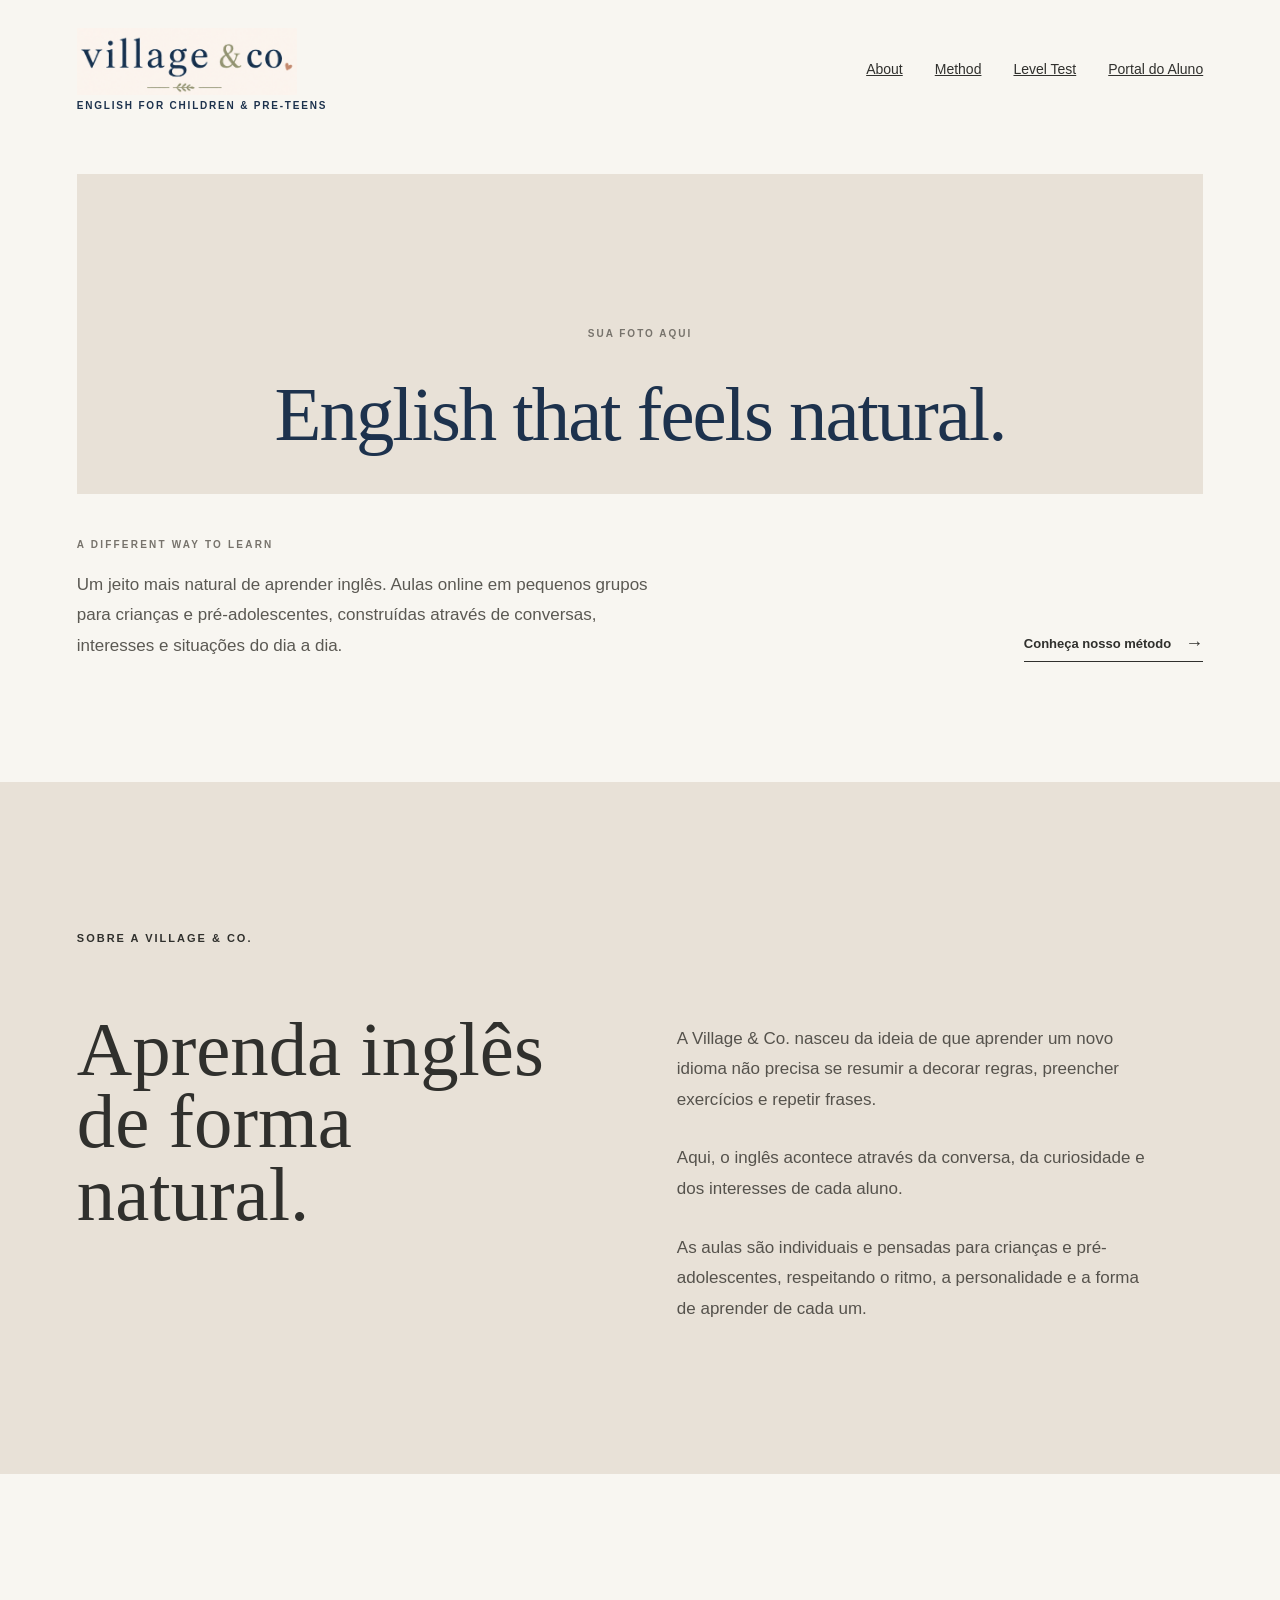
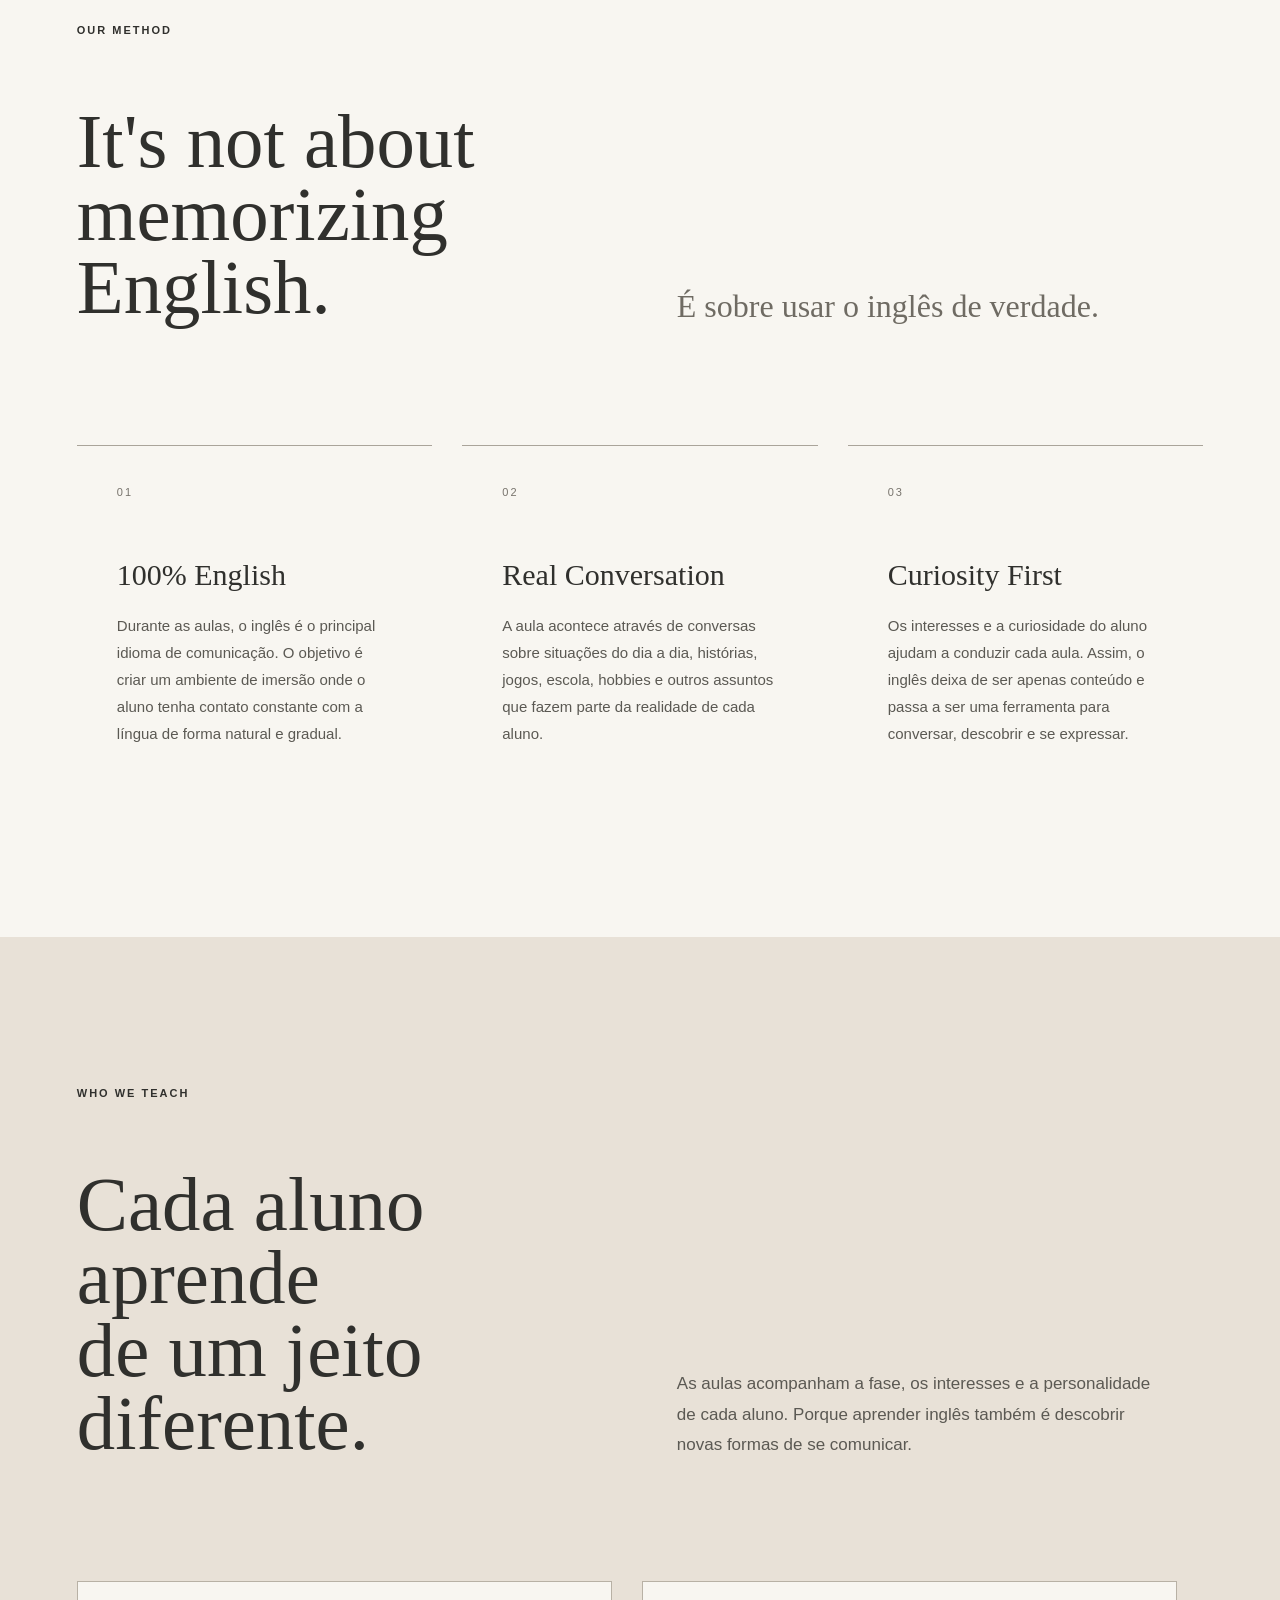
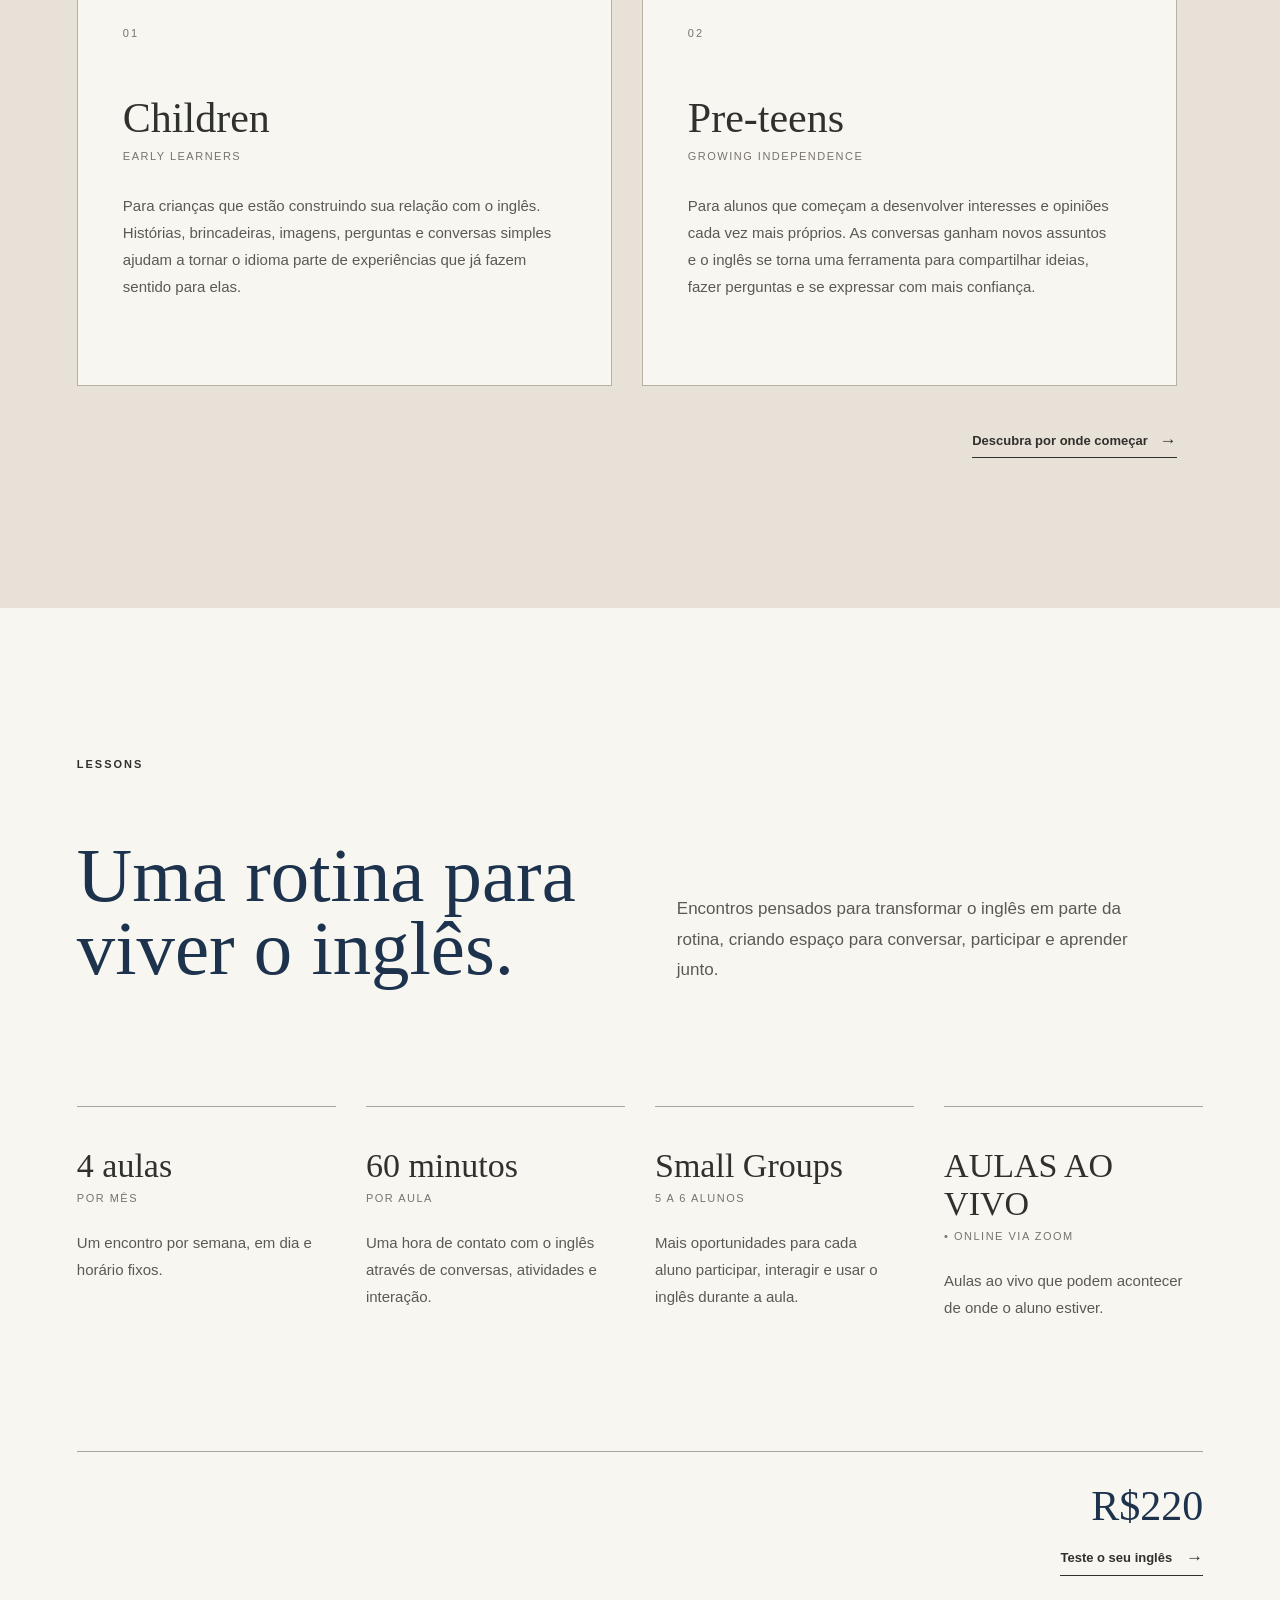
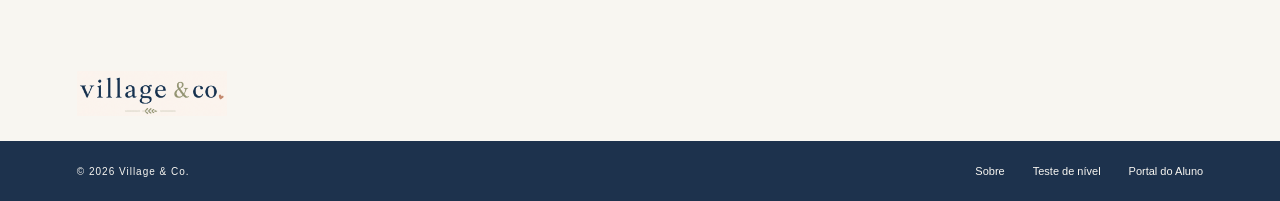
==== index.html @ 0f128e48 "new update - home" ====
<!DOCTYPE html>
<html lang="PT-BR">

<head>

    <meta charset="UTF-8">
    <meta name="viewport" content="width=device-width, initial-scale=1.0">

    <title>village & co.</title>

    <link rel="stylesheet" href="style.css">

</head>


<body>

    <!-- Navigation -->
    <header class="navbar">

        <div class="brand">
        
            <div class="mini-image">

    <img
        src="images/mini-logo.png"
        alt="mini-village & Co."
        class="mini-logo"
    >

</div>

          <span href="#" class="sub-logo">
            ENGLISH FOR CHILDREN & PRE-TEENS
          </span>
        </div> 

        <nav class="nav-links">

            <a href="about.html">About</a>

            <a href="#method">Method</a>

            <a href="level-test.html">Level Test</a>

            <a href="#student-login">Portal do Aluno</a>

        </nav>

    </header>


    <!-- Main Content -->
    <main>


<!-- Hero -->
<section class="corpo">

    <!-- Cover -->
    <div class="hero-cover">

        <div class="hero-placeholder">
            SUA FOTO AQUI
        </div>

        <h1 class="hero-cover-title">
            English that feels natural.
        </h1>

    </div>


    <!-- Hero Information -->
    <div class="hero-info">

        <div>

            <p class="hero-label">
                A DIFFERENT WAY TO LEARN
            </p>

            <p class="hero-description">
                Um jeito mais natural de aprender inglês.
                Aulas online em pequenos grupos para crianças e
                pré-adolescentes, construídas através de conversas,
                interesses e situações do dia a dia.
            </p>

        </div>

        <a href="#method" class="hero-button">
            Conheça nosso método
            <span>→</span>
        </a>

    </div>

</section>


        <!-- Philosophy -->
<section class="philosophy" id="about">

    <div class="philosophy-label">
        SOBRE A VILLAGE & CO.
    </div>

    <div class="philosophy-content">

        <h2>
            Aprenda inglês<br>
            de forma natural.
        </h2>

        <div class="philosophy-text">

            <p>
                A Village & Co. nasceu da ideia de que aprender um novo
                idioma não precisa se resumir a decorar regras,
                preencher exercícios e repetir frases.
            </p>

            <p>
                Aqui, o inglês acontece através da conversa, da curiosidade
                e dos interesses de cada aluno.
            </p>

            <p>
                As aulas são individuais e pensadas para crianças e
                pré-adolescentes, respeitando o ritmo, a personalidade
                e a forma de aprender de cada um.
            </p>

        </div>

    </div>

</section>

        <!-- Method -->
<section class="metodo" id="method">

    <div class="metodo-label">
        OUR METHOD
    </div>

    <div class="metodo-intro">

        <h2>
            It's not about<br>
            memorizing English.
        </h2>

        <p>
            É sobre usar o inglês de verdade.
        </p>

    </div>

    <div class="metodo-cards">

        <!-- Card 01 -->
        <article class="metodo-card">

            <span class="metodo-number">
                01
            </span>

            <h3>
                100% English
            </h3>

            <p>
                Durante as aulas, o inglês é o principal idioma de comunicação.
                O objetivo é criar um ambiente de imersão onde o aluno tenha
                contato constante com a língua de forma natural e gradual.
            </p>

        </article>

        <!-- Card 02 -->
        <article class="metodo-card">

            <span class="metodo-number">
                02
            </span>

            <h3>
                Real Conversation
            </h3>

            <p>
                A aula acontece através de conversas sobre situações do dia a dia,
                histórias, jogos, escola, hobbies e outros assuntos que fazem
                parte da realidade de cada aluno.
            </p>

        </article>

        <!-- Card 03 -->
        <article class="metodo-card">

            <span class="metodo-number">
                03
            </span>

            <h3>
                Curiosity First
            </h3>

            <p>
                Os interesses e a curiosidade do aluno ajudam a conduzir cada aula.
                Assim, o inglês deixa de ser apenas conteúdo e passa a ser uma
                ferramenta para conversar, descobrir e se expressar.
            </p>

        </article>

    </div>

</section>

<!-- Who We Teach -->
<section class="publico">

    <div class="publico-label">
        WHO WE TEACH
    </div>

    <div class="publico-intro">

        <h2>
            Cada aluno aprende<br>
            de um jeito diferente.
        </h2>

        <p>
            As aulas acompanham a fase, os interesses e a personalidade
            de cada aluno. Porque aprender inglês também é descobrir
            novas formas de se comunicar.
        </p>

    </div>


    <div class="publico-cards">

        <!-- Children -->
        <article class="publico-card">

            <span class="publico-number">
                01
            </span>

            <h3>
                Children
            </h3>

            <p class="publico-age">
                EARLY LEARNERS
            </p>

            <p>
                Para crianças que estão construindo sua relação com o inglês.
                Histórias, brincadeiras, imagens, perguntas e conversas simples
                ajudam a tornar o idioma parte de experiências que já fazem
                sentido para elas.
            </p>

        </article>


        <!-- Pre-teens -->
        <article class="publico-card">

            <span class="publico-number">
                02
            </span>

            <h3>
                Pre-teens
            </h3>

            <p class="publico-age">
                GROWING INDEPENDENCE
            </p>

            <p>
                Para alunos que começam a desenvolver interesses e opiniões
                cada vez mais próprios. As conversas ganham novos assuntos
                e o inglês se torna uma ferramenta para compartilhar ideias,
                fazer perguntas e se expressar com mais confiança.
            </p>

        </article>

    </div>


    <!-- Level Test CTA -->
    <div class="publico-cta">

        <a href="level-test.html" class="publico-link">
            Descubra por onde começar
            <span>→</span>
        </a>

    </div>

</section>

<!-- Lessons -->
<section class="lessons" id="lessons">

    <div class="lessons-label">
        LESSONS
    </div>

    <div class="lessons-intro">

        <h2>
            Uma rotina para<br>
            viver o inglês.
        </h2>

        <p>
        Encontros pensados para transformar o inglês em parte
        da rotina, criando espaço para conversar, participar
        e aprender junto.
        </p>

    </div>


    <div class="lessons-details">

        <!-- Detail 01 -->
        <div class="lesson-detail">

            <h3>
                4 aulas
            </h3>

            <p class="lesson-highlight">
                por mês
            </p>

            <p>
                Um encontro por semana, em dia e horário fixos.
            </p>

        </div>


        <!-- Detail 02 -->
        <div class="lesson-detail">


            <h3>
                60 minutos
            </h3>

            <p class="lesson-highlight">
                por aula
            </p>

            <p>
                Uma hora de contato com o inglês através de
                conversas, atividades e interação.
            </p>

        </div>

        <!-- Detail 03 -->
        <div class="lesson-detail">

            <h3>
                Small Groups
            </h3>

            <p class="lesson-highlight">
                5 A 6 ALUNOS
            </p>

           <p>
                Mais oportunidades para cada aluno participar,
                interagir e usar o inglês durante a aula.
            </p>

        </div>


        <!-- Detail 04 -->
        <div class="lesson-detail">

            <h3>
                AULAS AO VIVO 
            </h3>

            <p class="lesson-highlight">
                • ONLINE VIA ZOOM
            </p>

            <p>
                Aulas ao vivo que podem acontecer de onde
                o aluno estiver.
            </p>

        </div>

    </div>


    <div class="lessons-price">

        <div class="price-content">

            <p class="price">
                R$220
            </p>

            <a href="level-test.html" class="lesson-link">
                Teste o seu inglês
                <span>→</span>
            </a>

        </div>

    </div>


</section>


    </main>


    <!-- JavaScript -->
    <script src="script.js"></script>

<!-- Footer -->
<footer class="footer">

    <div class="footer-logo-area">

        <img
            src="images/mini-logo.png"
            alt="Village & Co."
            class="footer-logo"
        >

    </div>

    <div class="footer-bar">

        <p>
            © 2026 Village & Co.
        </p>

        <nav class="footer-links">
            <a href="about.html">Sobre</a>
            <a href="level-test.html">Teste de nível</a>
            <a href="#student-login">Portal do Aluno</a>
        </nav>

    </div>

</footer>

</body>

</html>
---- style.css ----
/* ==============================
   BASE
================================= */

* {
    margin: 0;
    padding: 0;
    box-sizing: border-box;
}

body {
    background-color: #f8f6f1;
    color: #30302d;
    font-family: Arial, sans-serif;
}


/* ==============================
   NAVIGATION
================================= */

.navbar {
    width: 100%;
    padding: 28px 6%;

    display: flex;
    align-items: center;
    justify-content: space-between;
}

.brand {
    display: flex;
    flex-direction: column;
    align-items: flex-start;
}


.mini-logo {
    width: 220px;
    height: auto;

    display: block;
}


.sub-logo {
    margin-top: 5px;

    font-size: 10px;

    letter-spacing: 1.8px;

    font-weight: 600;

    color: #1D324D;
}

.nav-links {
    display: flex;
    gap: 32px;
}

.nav-links a {
    color: #30302d;

    font-size: 14px;
}

.nav-links a:hover {
    opacity: 0.6;
}


/* ==============================
   HERO
================================= */

.corpo {
    padding: 35px 6% 120px;

    color: #1D324D;
}


/* ==============================
   COVER
================================= */

.hero-cover {
    width: 100%;
    height: clamp(220px, 25vw, 320px);

    position: relative;
    overflow: hidden;

    background-color: #e8e1d7;
}


/* Temporary photo placeholder */

.hero-placeholder {
    width: 100%;
    height: 100%;

    display: flex;
    align-items: center;
    justify-content: center;

    font-size: 10px;
    font-weight: 600;

    letter-spacing: 2px;

    color: #77736c;
}


/* Main cover title */

.hero-cover-title {
    position: absolute;

    left: 50%;
    bottom: 35px;

    transform: translateX(-50%);

    width: 100%;

    padding: 0 40px;

    text-align: center;

    white-space: nowrap;

    font-family: Georgia, serif;

    font-size: clamp(42px, 6vw, 90px);

    font-weight: 400;

    letter-spacing: -2px;

    color: #1D324D;
}


/* ==============================
   HERO INFORMATION
================================= */

.hero-info {
    max-width: 1200px;

    margin-top: 45px;

    display: flex;
    align-items: flex-end;
    justify-content: space-between;

    gap: 80px;
}


.hero-label {
    margin-bottom: 20px;

    font-size: 10px;

    letter-spacing: 2.2px;

    font-weight: 600;

    color: #77736c;
}


.hero-description {
    max-width: 600px;

    font-size: 17px;

    line-height: 1.8;

    color: #5b5953;
}


/* CTA */

.hero-button {
    flex-shrink: 0;

    display: inline-flex;

    align-items: center;

    gap: 14px;

    padding-bottom: 7px;

    color: #30302d;

    text-decoration: none;

    font-size: 13px;

    font-weight: 600;

    border-bottom: 1px solid #30302d;
}


.hero-button span {
    font-size: 18px;
}


.hero-button:hover {
    opacity: 0.6;
}


/* ==============================
   PHILOSOPHY
================================= */

.philosophy {
    padding: 150px 6%;

    background-color: #e8e1d7;
}


.philosophy-label {
    margin-bottom: 70px;

    font-size: 11px;

    letter-spacing: 2px;

    font-weight: 600;
}


.philosophy-content {
    display: grid;

    grid-template-columns: 1fr 1fr;

    gap: 100px;

    max-width: 1100px;
}


.philosophy h2 {
    font-family: Georgia, serif;

    font-size: clamp(48px, 6vw, 82px);

    font-weight: 400;

    line-height: 0.95;
}


.philosophy-text {
    max-width: 480px;

    padding-top: 10px;
}


.philosophy-text p {
    margin-bottom: 28px;

    font-size: 17px;

    line-height: 1.8;

    color: #55524c;
}


.philosophy-text p:last-child {
    margin-bottom: 0;
}

/* ==============================
   METHOD
================================= */

.metodo {
    padding: 150px 6%;
    background-color: #f8f6f1;
}


/* Section label */

.metodo-label {
    margin-bottom: 70px;

    font-size: 11px;

    letter-spacing: 2px;

    font-weight: 600;
}


/* Introduction */

.metodo-intro {
    display: grid;

    grid-template-columns: 1fr 1fr;

    gap: 100px;

    max-width: 1100px;

    margin-bottom: 120px;
}


.metodo-intro h2 {
    font-family: Georgia, serif;

    font-size: clamp(48px, 6vw, 82px);

    font-weight: 400;

    line-height: 0.95;
}


.metodo-intro p {
    align-self: end;

    font-family: Georgia, serif;

    font-size: 32px;

    color: #6f6b63;
}


/* Cards */

.metodo-cards {
    display: grid;

    grid-template-columns: repeat(3, 1fr);

    gap: 30px;

    max-width: 1200px;
}


.metodo-card {
    padding: 40px;

    border-top: 1px solid #aaa49a;
}


.metodo-number {
    display: block;

    margin-bottom: 60px;

    font-size: 11px;

    letter-spacing: 2px;

    color: #77736c;
}


.metodo-card h3 {
    margin-bottom: 20px;

    font-family: Georgia, serif;

    font-size: 30px;

    font-weight: 400;
}


.metodo-card p {
    font-size: 15px;

    line-height: 1.8;

    color: #5b5953;
}

/* ==============================
   WHO WE TEACH
================================= */

.publico {
    padding: 150px 6%;

    background-color: #e8e1d7;
}


/* Section label */

.publico-label {
    margin-bottom: 70px;

    font-size: 11px;

    letter-spacing: 2px;

    font-weight: 600;
}


/* Introduction */

.publico-intro {
    display: grid;

    grid-template-columns: 1fr 1fr;

    gap: 100px;

    max-width: 1100px;

    margin-bottom: 120px;
}


.publico-intro h2 {
    font-family: Georgia, serif;

    font-size: clamp(48px, 6vw, 82px);

    font-weight: 400;

    line-height: 0.95;
}


.publico-intro p {
    align-self: end;

    max-width: 480px;

    font-size: 17px;

    line-height: 1.8;

    color: #5b5953;
}


/* Cards */

.publico-cards {
    display: grid;

    grid-template-columns: repeat(2, 1fr);

    gap: 30px;

    max-width: 1100px;
}


.publico-card {
    padding: 45px;

    border: 1px solid #b8b1a5;

    background-color: #f8f6f1;
}


/* Number */

.publico-number {
    display: block;

    margin-bottom: 55px;

    font-size: 11px;

    letter-spacing: 2px;

    color: #77736c;
}


/* Card title */

.publico-card h3 {
    margin-bottom: 8px;

    font-family: Georgia, serif;

    font-size: 42px;

    font-weight: 400;
}


/* Age description */

.publico-age {
    margin-bottom: 30px;

    font-size: 11px;

    letter-spacing: 1.5px;

    text-transform: uppercase;

    color: #77736c;
}


/* Description */

.publico-card > p:not(.publico-age) {
    max-width: 430px;

    margin-bottom: 40px;

    font-size: 15px;

    line-height: 1.8;

    color: #5b5953;
}

/* CTA */

.publico-cta {
    width: 1100px;
    max-width: 100%;

    display: flex;
    justify-content: flex-end;

    margin-top: 45px;
}

.publico-link {
    display: inline-flex;

    align-items: center;

    gap: 12px;

    color: #30302d;

    text-decoration: none;

    font-size: 13px;

    font-weight: 600;

    border-bottom: 1px solid #30302d;

    padding-bottom: 6px;
}

.publico-link span {
    font-size: 17px;
}

.publico-link:hover {
    opacity: 0.6;
}

/* ==============================
LESSONS
================================= */

.lessons {
    padding: 150px 6% 70px;
    background-color: #f8f6f1;
}


/* Label */

.lessons-label {
    margin-bottom: 70px;

    font-size: 11px;
    letter-spacing: 2px;
    font-weight: 600;
}


/* Introduction */

.lessons-intro {
    display: grid;
    grid-template-columns: 1fr 1fr;

    gap: 100px;

    max-width: 1100px;

    margin-bottom: 120px;
}

.lessons-intro h2 {
    font-family: Georgia, serif;

    font-size: clamp(48px, 6vw, 82px);

    font-weight: 400;
    line-height: 0.95;

    color: #1D324D;
}

.lessons-intro p {
    align-self: end;

    max-width: 480px;

    font-size: 17px;
    line-height: 1.8;

    color: #5b5953;
}


/* Lesson information */

.lessons-details {
    display: grid;

    grid-template-columns: repeat(4, 1fr);

    gap: 30px;

    max-width: 1200px;
}

.lesson-detail {
    padding: 40px 20px 40px 0;

    border-top: 1px solid #aaa49a;
}

.lesson-number {
    display: block;

    margin-bottom: 55px;

    font-size: 11px;
    letter-spacing: 2px;

    color: #77736c;
}

.lesson-detail h3 {
    margin-bottom: 7px;

    font-family: Georgia, serif;

    font-size: 34px;

    font-weight: 400;
}

.lesson-highlight {
    margin-bottom: 25px;

    font-size: 11px;

    letter-spacing: 1.5px;

    text-transform: uppercase;

    color: #77736c;
}

.lesson-detail > p:last-child {
    max-width: 300px;

    font-size: 15px;

    line-height: 1.8;

    color: #5b5953;
}


/* Price */

.lessons-price {
    max-width: 1200px;

    margin-top: 90px;
    padding-top: 30px;

    border-top: 1px solid #aaa49a;

    display: flex;
    justify-content: flex-end;
}

.price-content {
    display: flex;
    flex-direction: column;
    align-items: flex-end;

    gap: 18px;
}

.price {
    font-family: Georgia, serif;

    font-size: 42px;

    color: #1D324D;
}

.lesson-link {
    display: inline-flex;

    align-items: center;

    gap: 14px;

    padding-bottom: 7px;

    color: #30302d;

    text-decoration: none;

    font-size: 13px;

    font-weight: 600;

    border-bottom: 1px solid #30302d;
}

.lesson-link span {
    font-size: 17px;
}

.lesson-link:hover {
    opacity: 0.6;
}

/* ==============================
FOOTER
================================= */

.footer {
    background-color: #f8f6f1;
}


/* Logo above the bar */

.footer-logo-area {
    padding: 25px 6% 25px;
}

.footer-logo {
    width: 150px;
    height: auto;

    display: block;
}


/* Thin footer bar */

.footer-bar {
    min-height: 60px;

    padding: 18px 6%;

    background-color: #1D324D;

    display: flex;
    align-items: center;
    justify-content: space-between;

    color: #f8f6f1;
}

.footer-bar p {
    font-size: 10px;
    letter-spacing: 1px;
}


/* Links */

.footer-links {
    display: flex;
    gap: 28px;
}

.footer-links a {
    color: #f8f6f1;

    text-decoration: none;

    font-size: 11px;
}

.footer-links a:hover {
    opacity: 0.65;
}
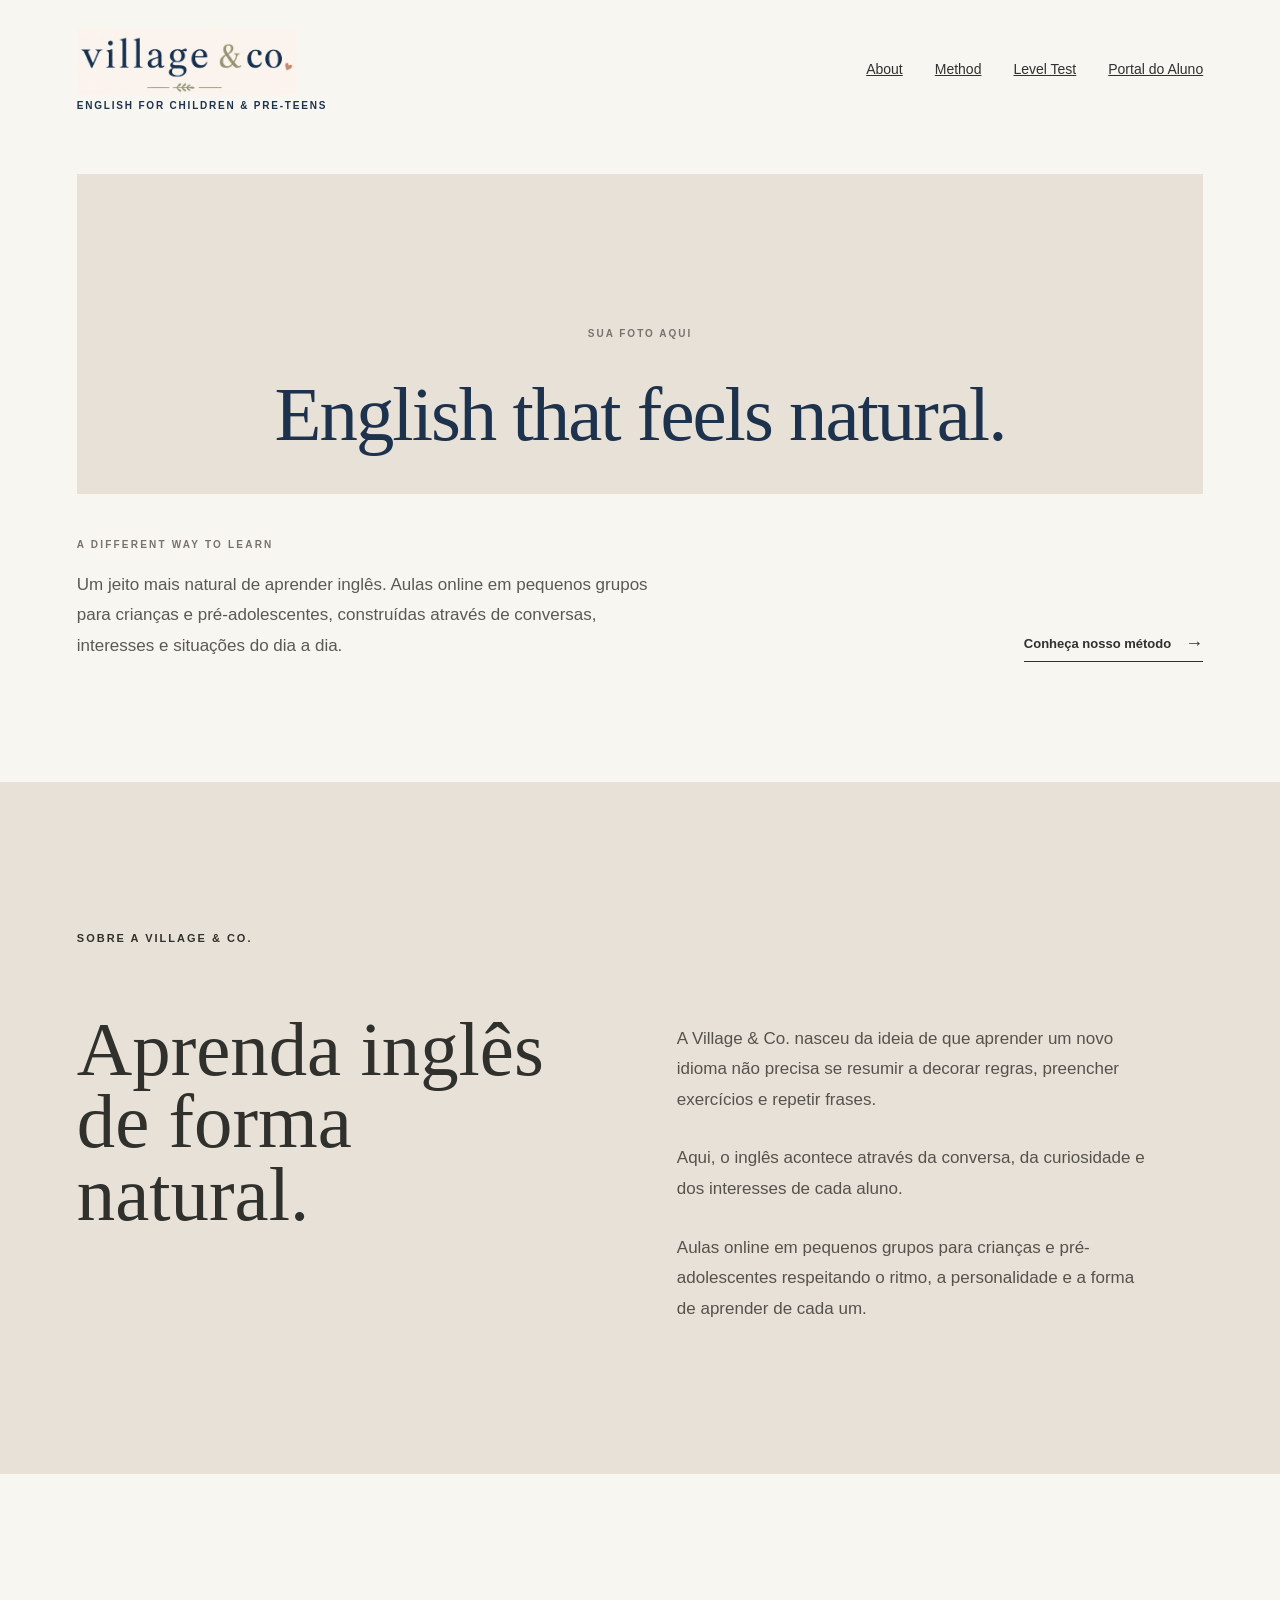
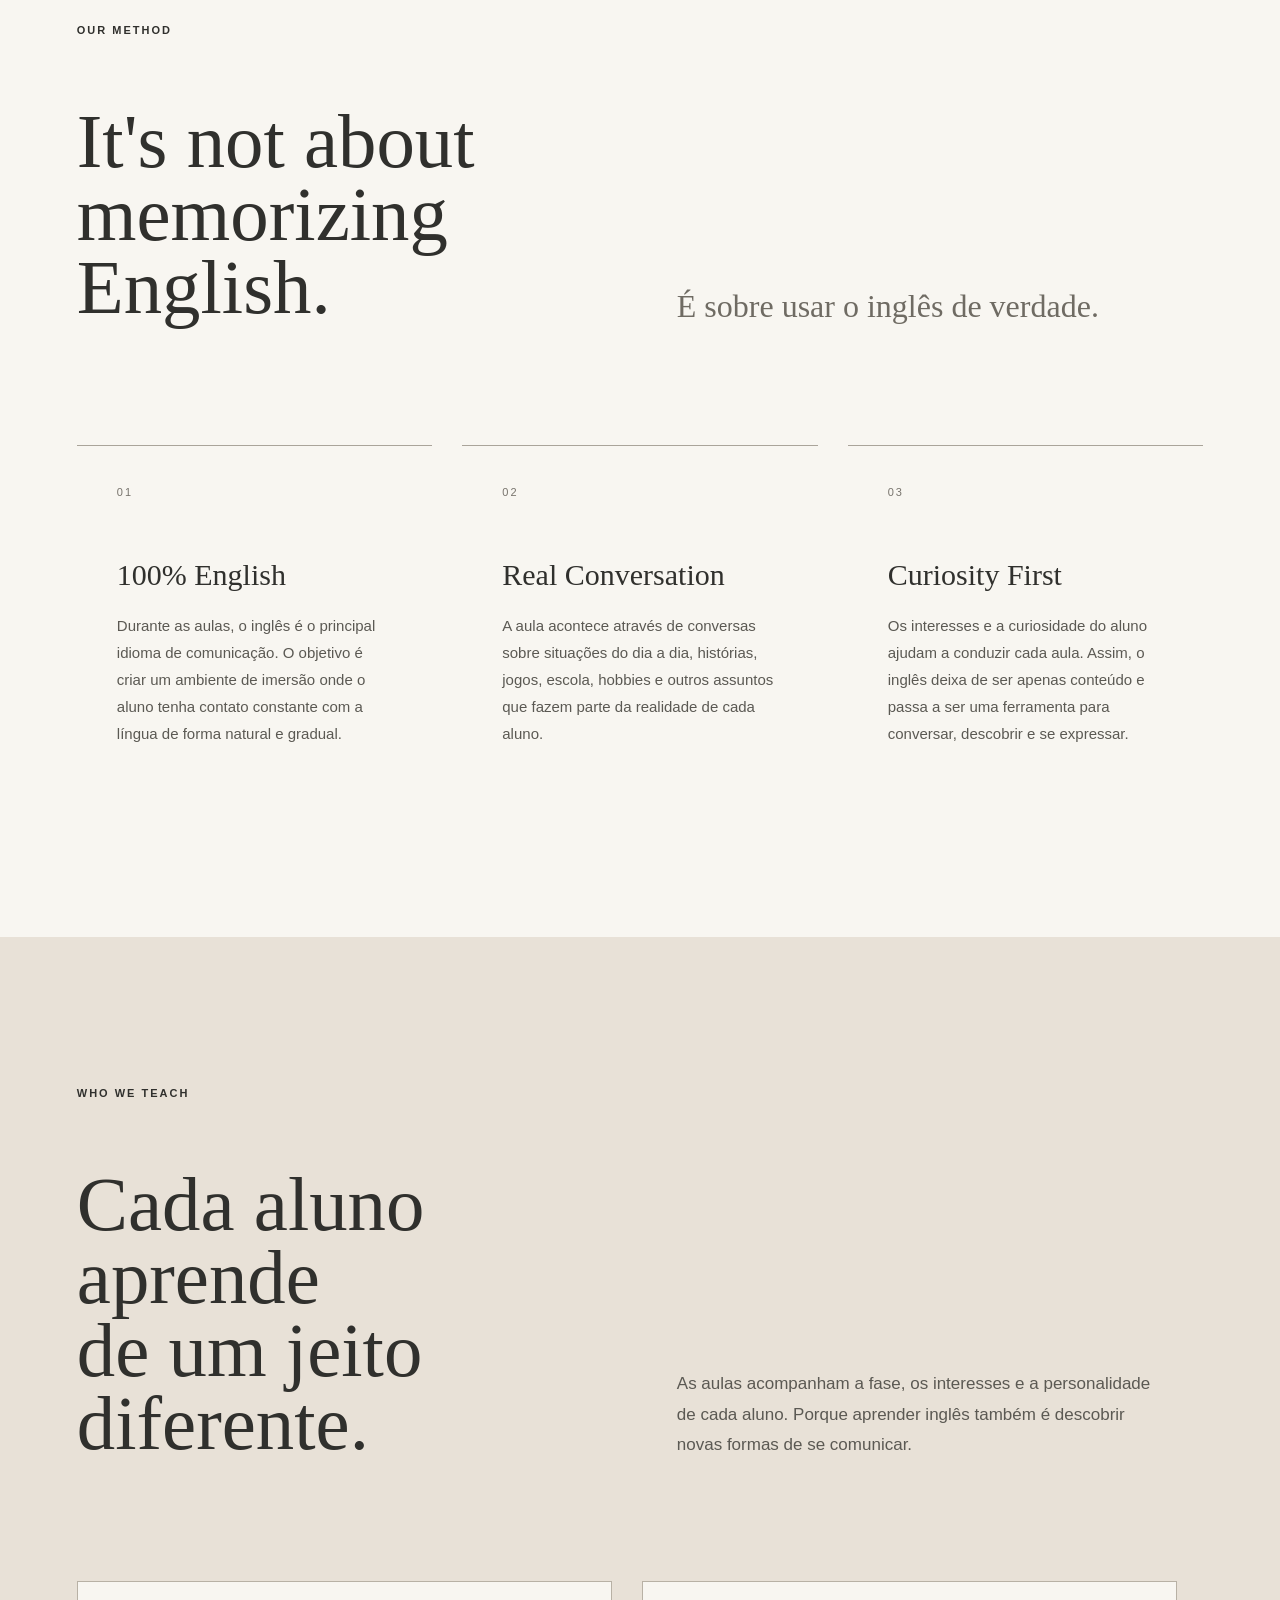
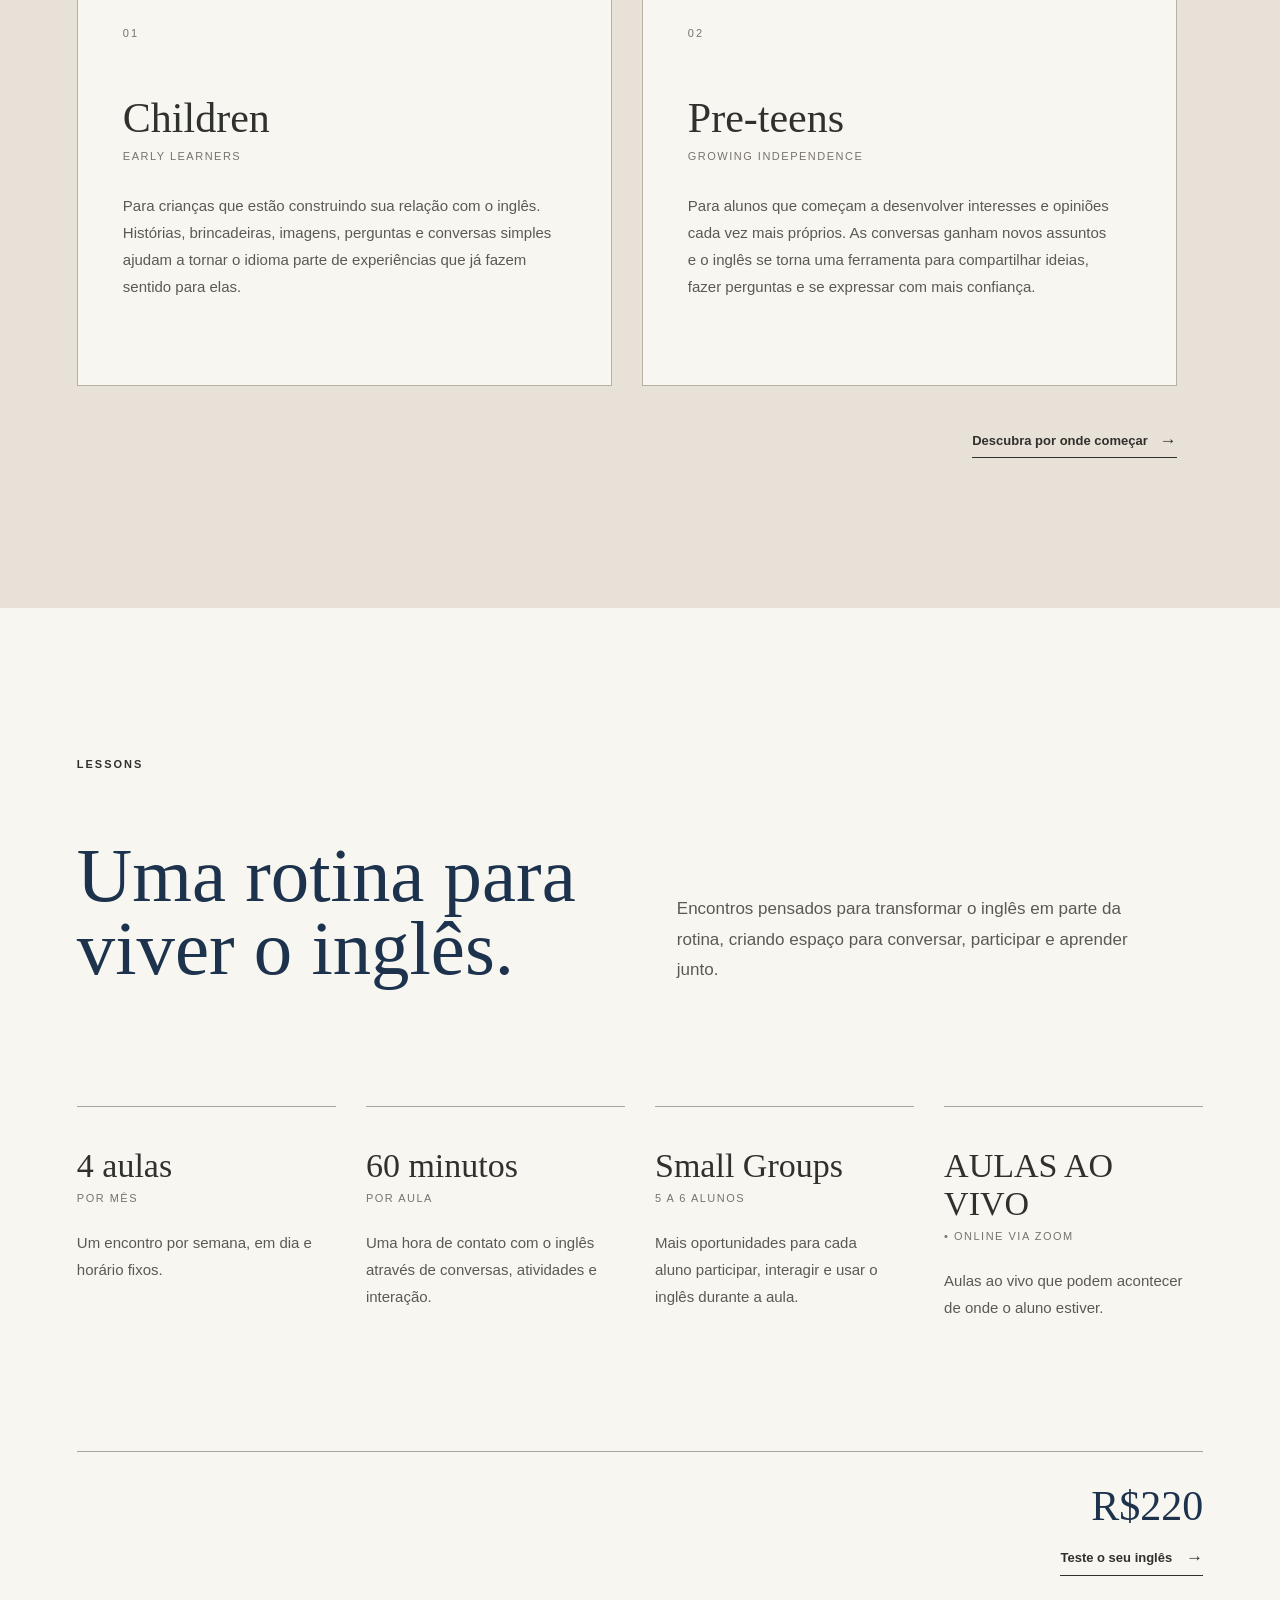
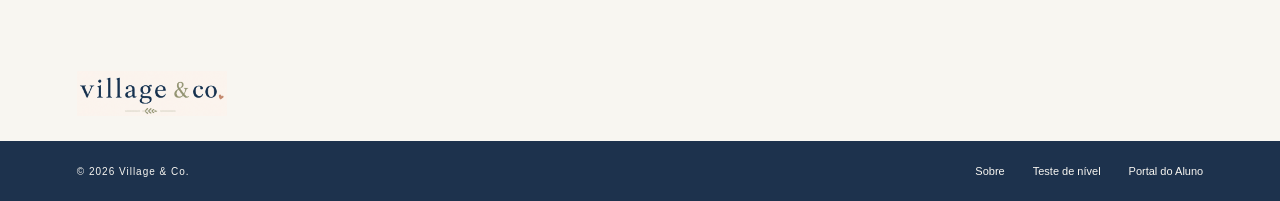
==== commit 07e5da26: "Update index.html" ====
--- a/index.html
+++ b/index.html
@@ -127,8 +127,8 @@
             </p>
 
             <p>
-                As aulas são individuais e pensadas para crianças e
-                pré-adolescentes, respeitando o ritmo, a personalidade
+                Aulas online em pequenos grupos para crianças e
+                pré-adolescentes respeitando o ritmo, a personalidade
                 e a forma de aprender de cada um.
             </p>
 
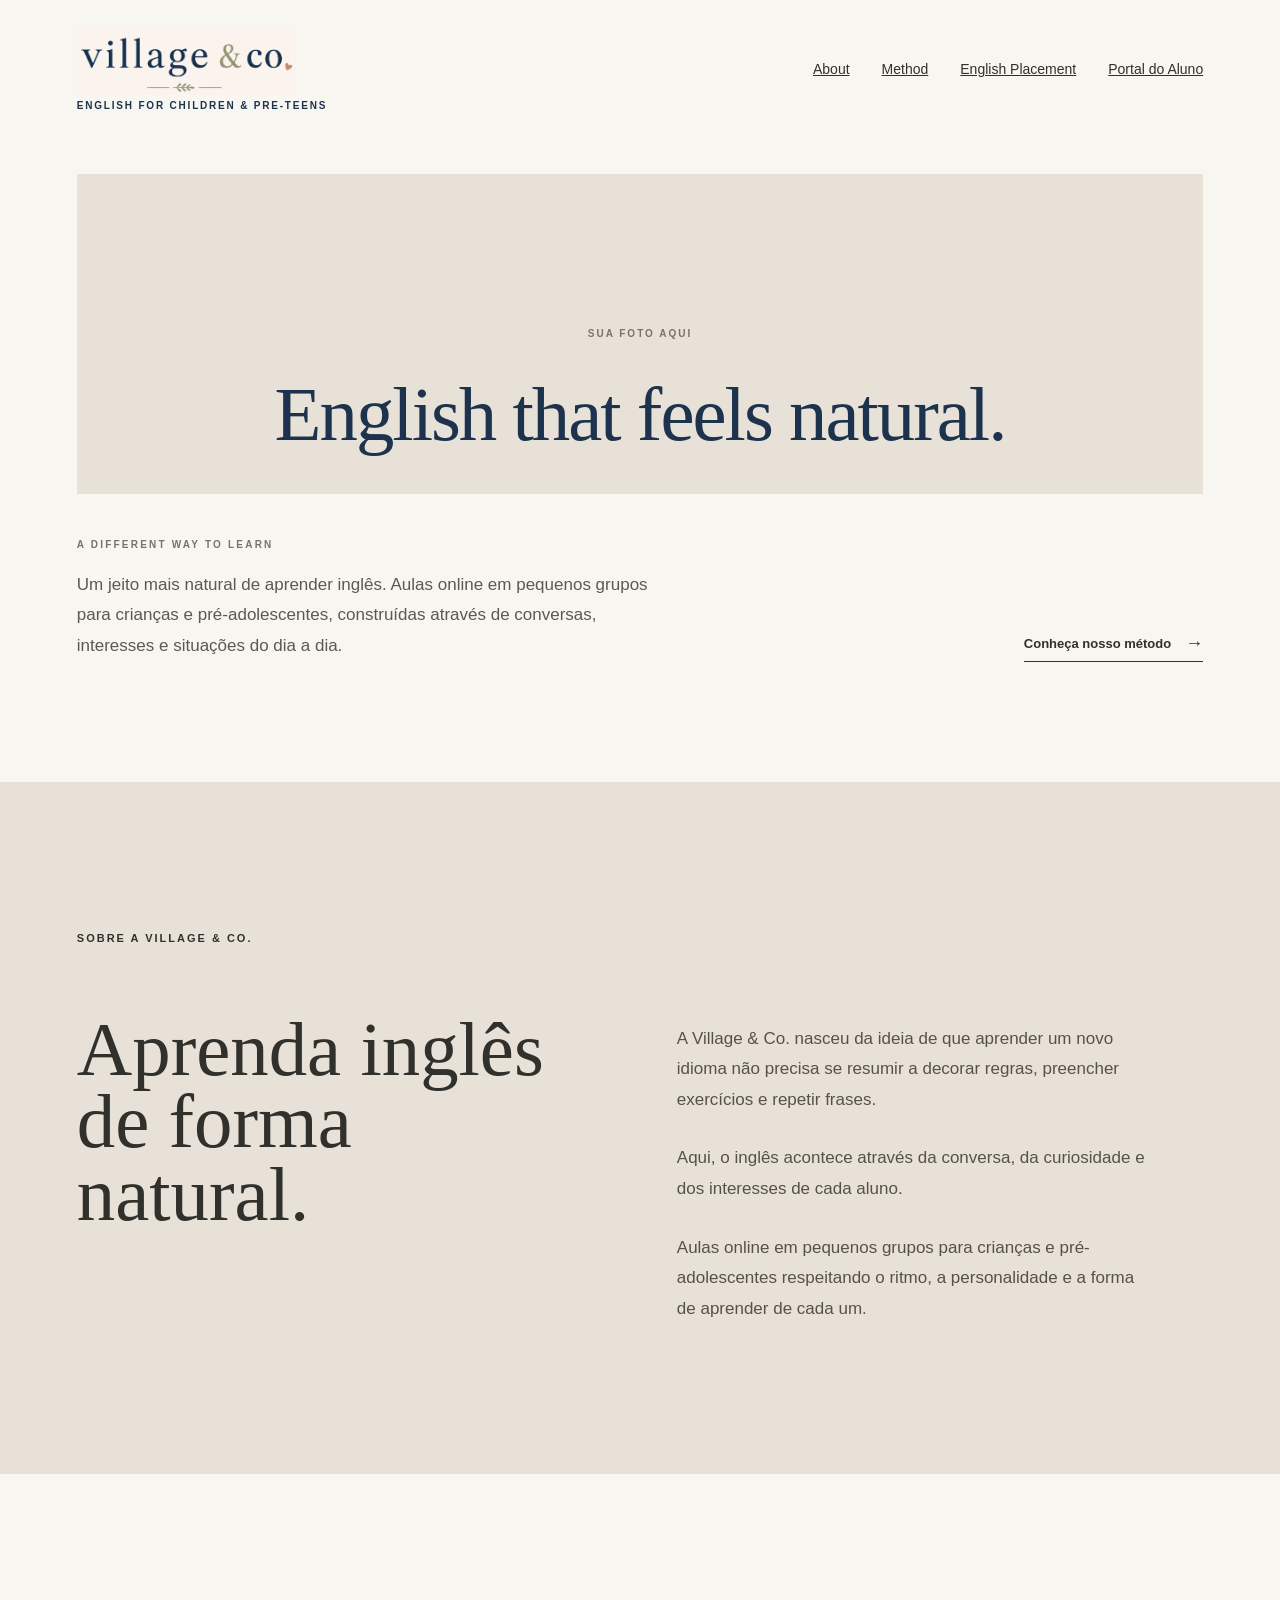
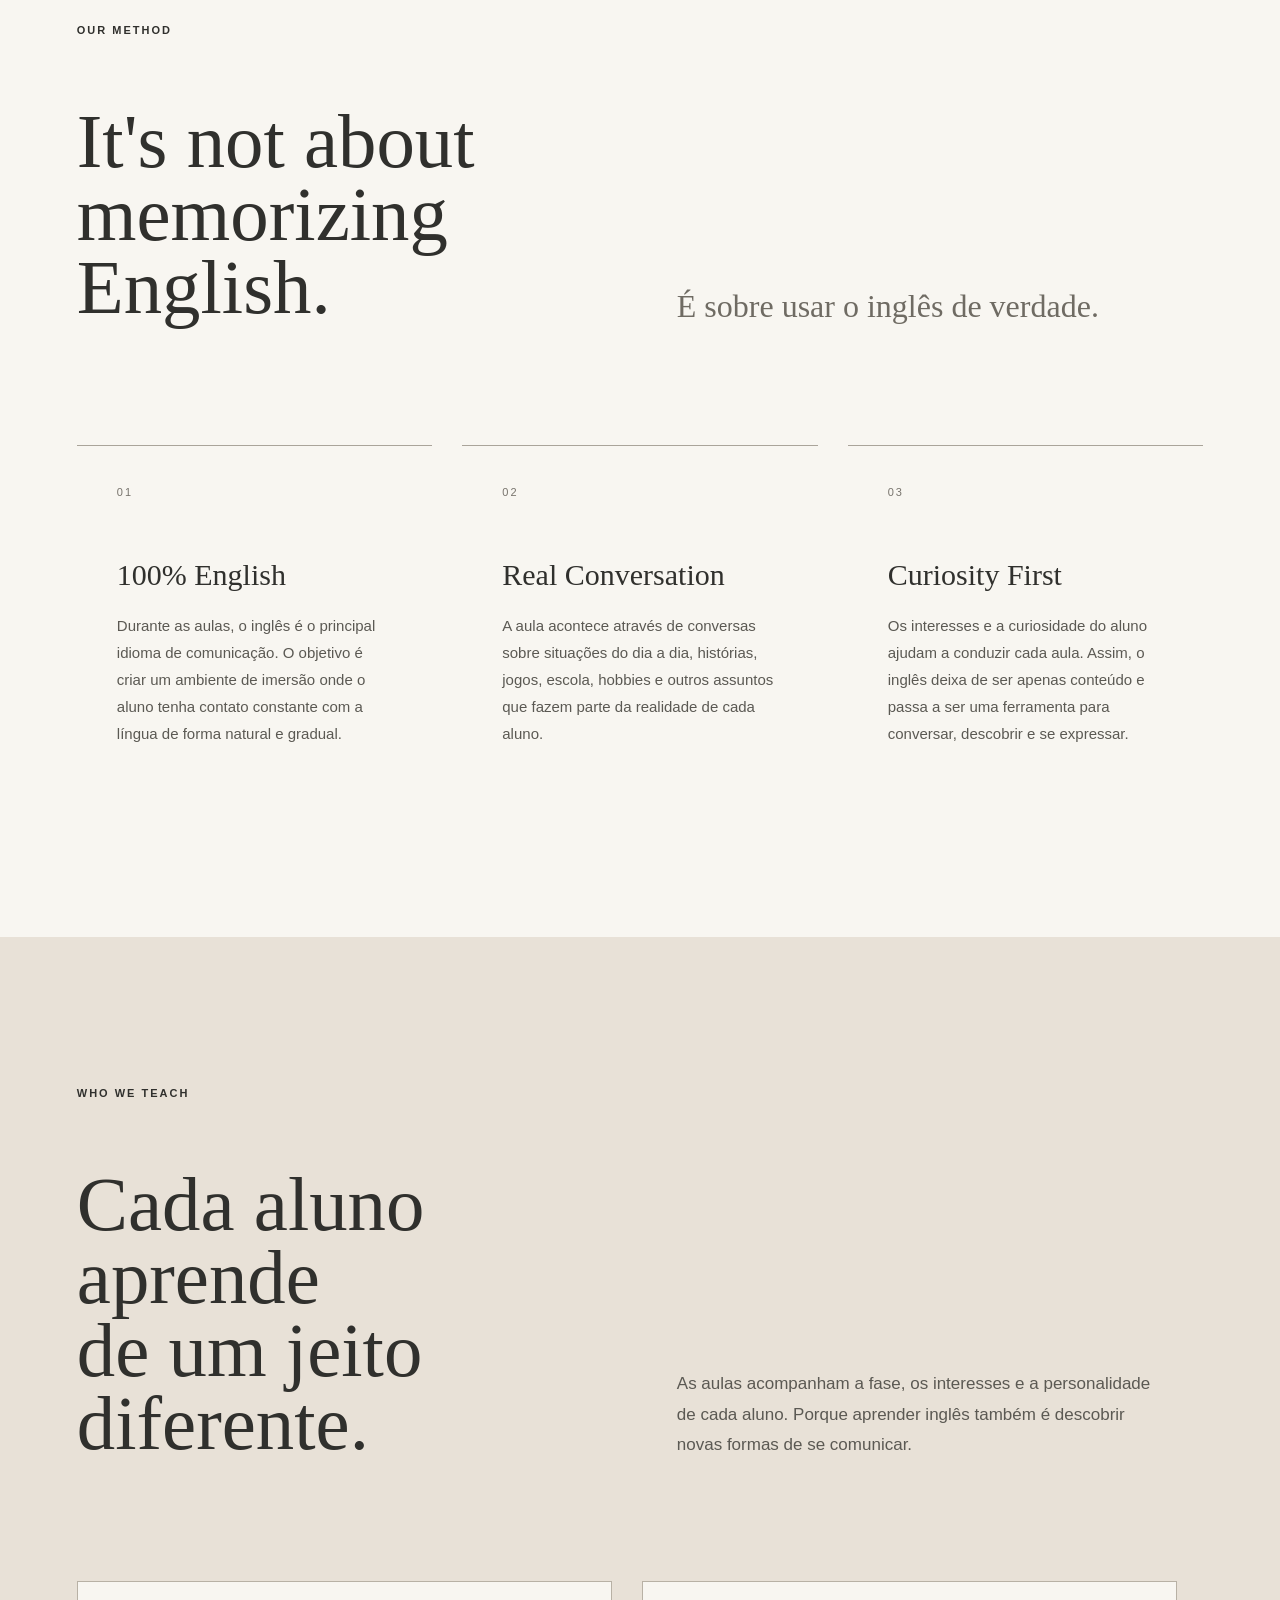
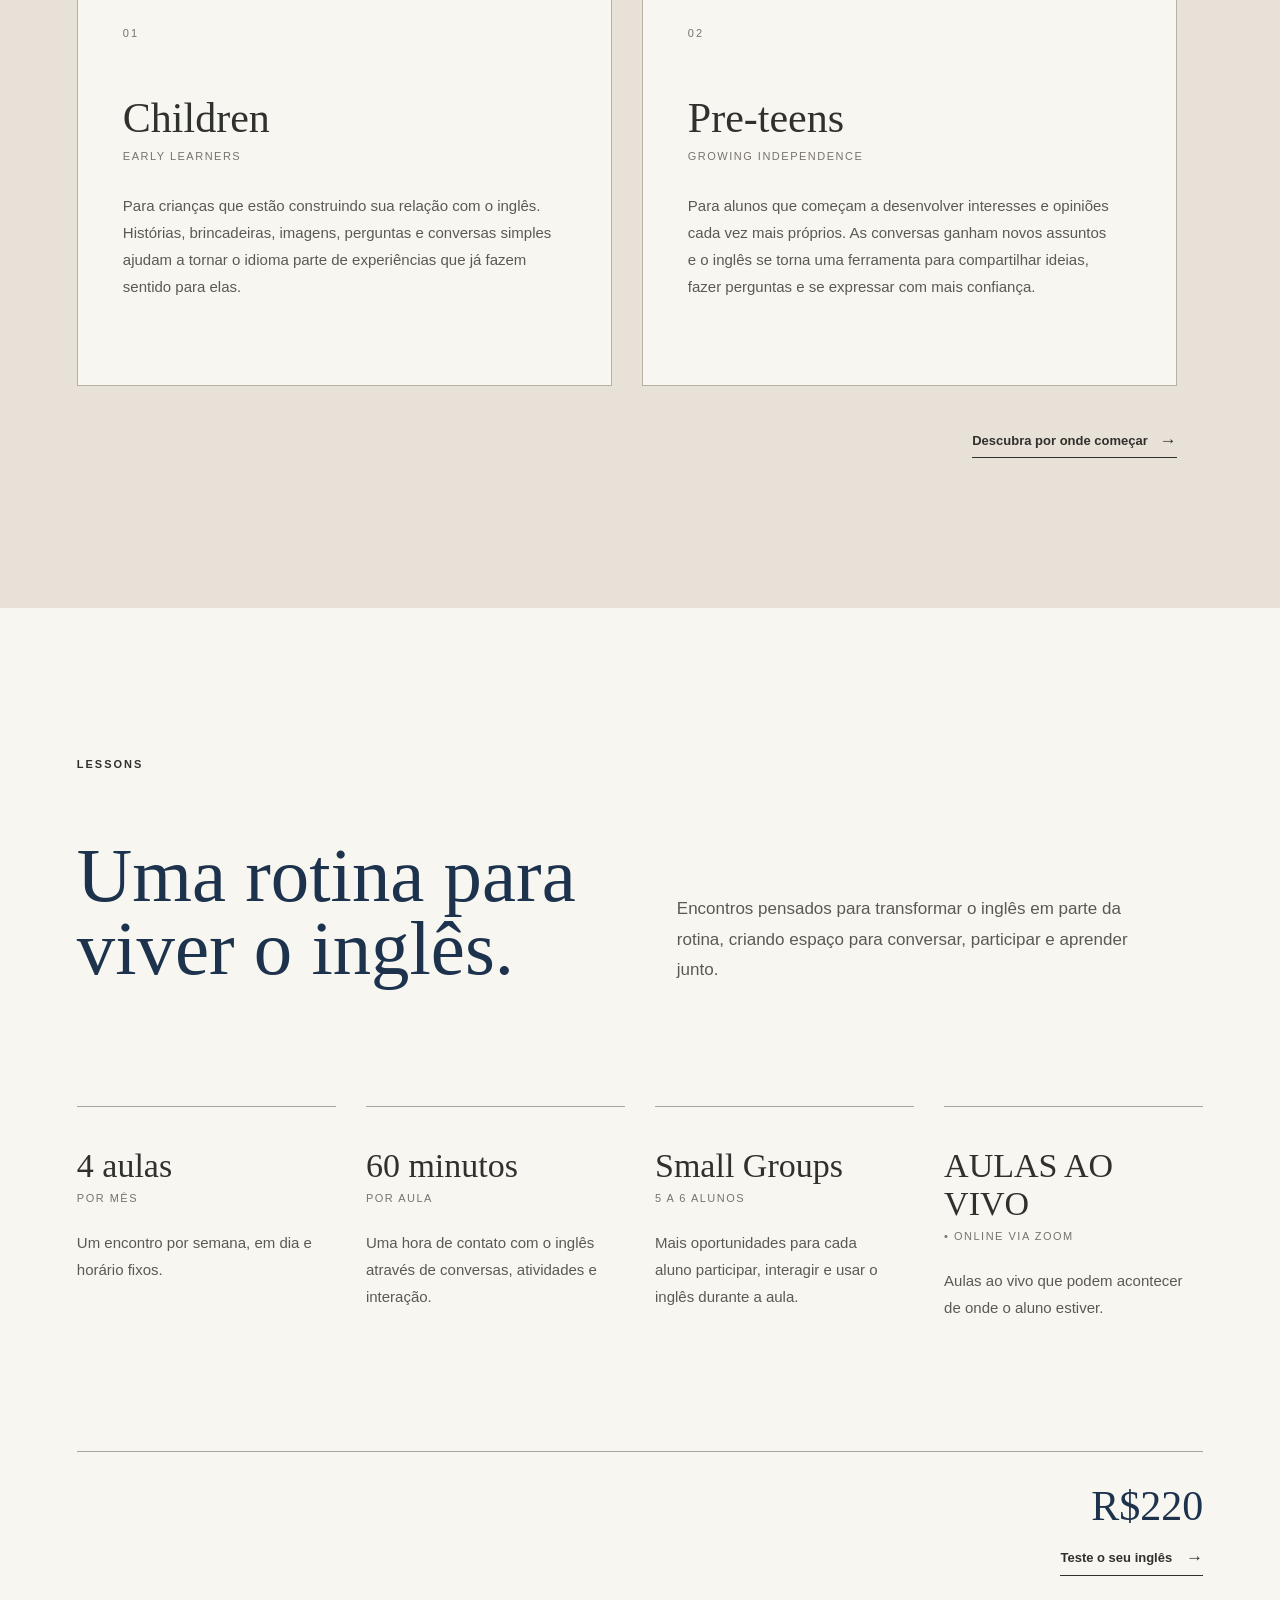
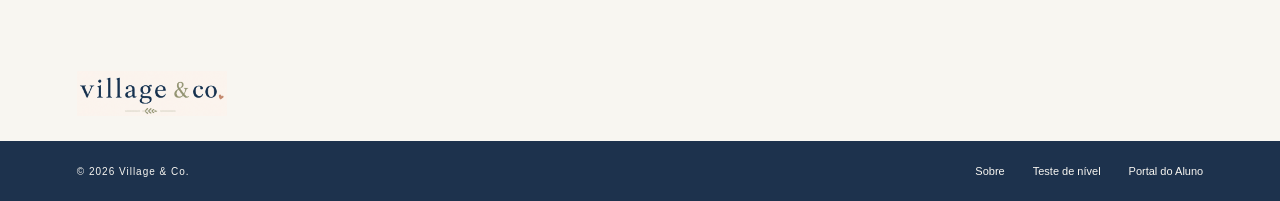
==== commit 197db249: "Placement test added" ====
--- a/index.html
+++ b/index.html
@@ -41,7 +41,7 @@
 
             <a href="#method">Method</a>
 
-            <a href="level-test.html">Level Test</a>
+            <a href="level-test.html">English Placement</a>
 
             <a href="#student-login">Portal do Aluno</a>
 
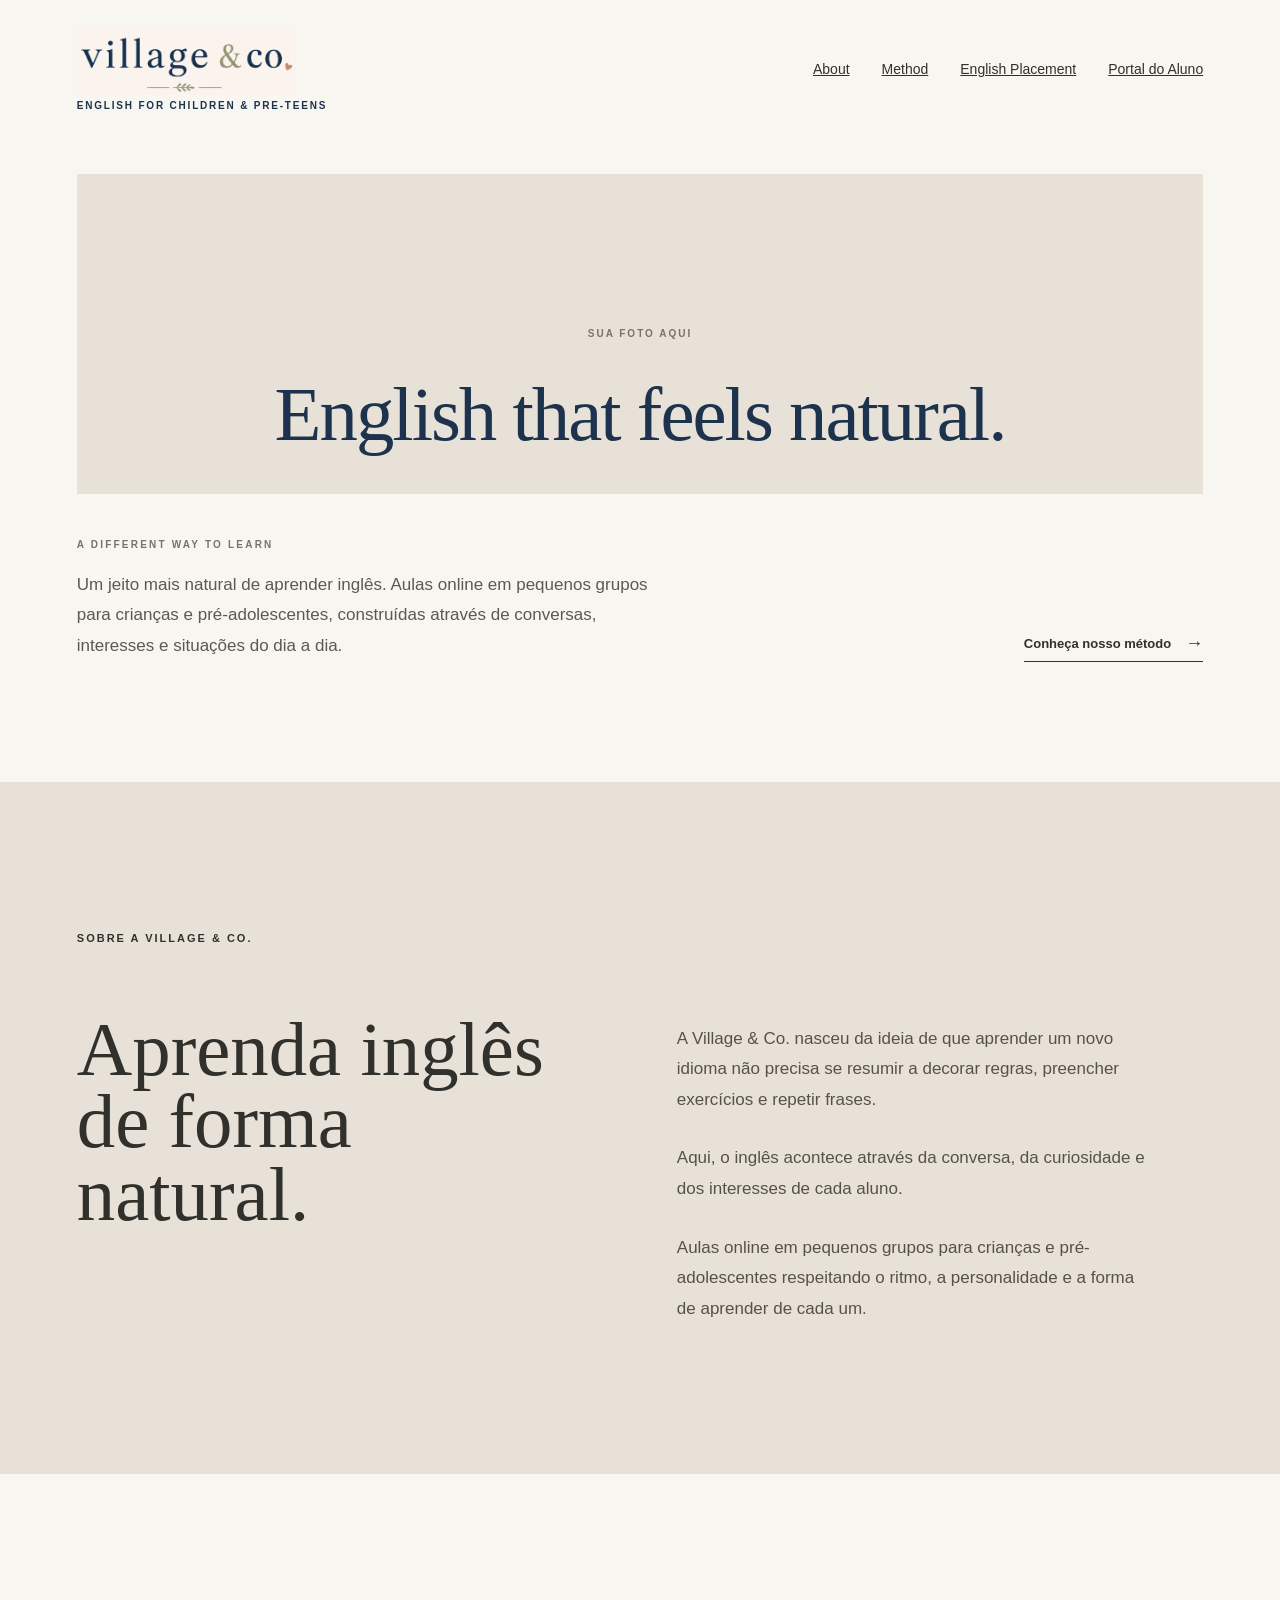
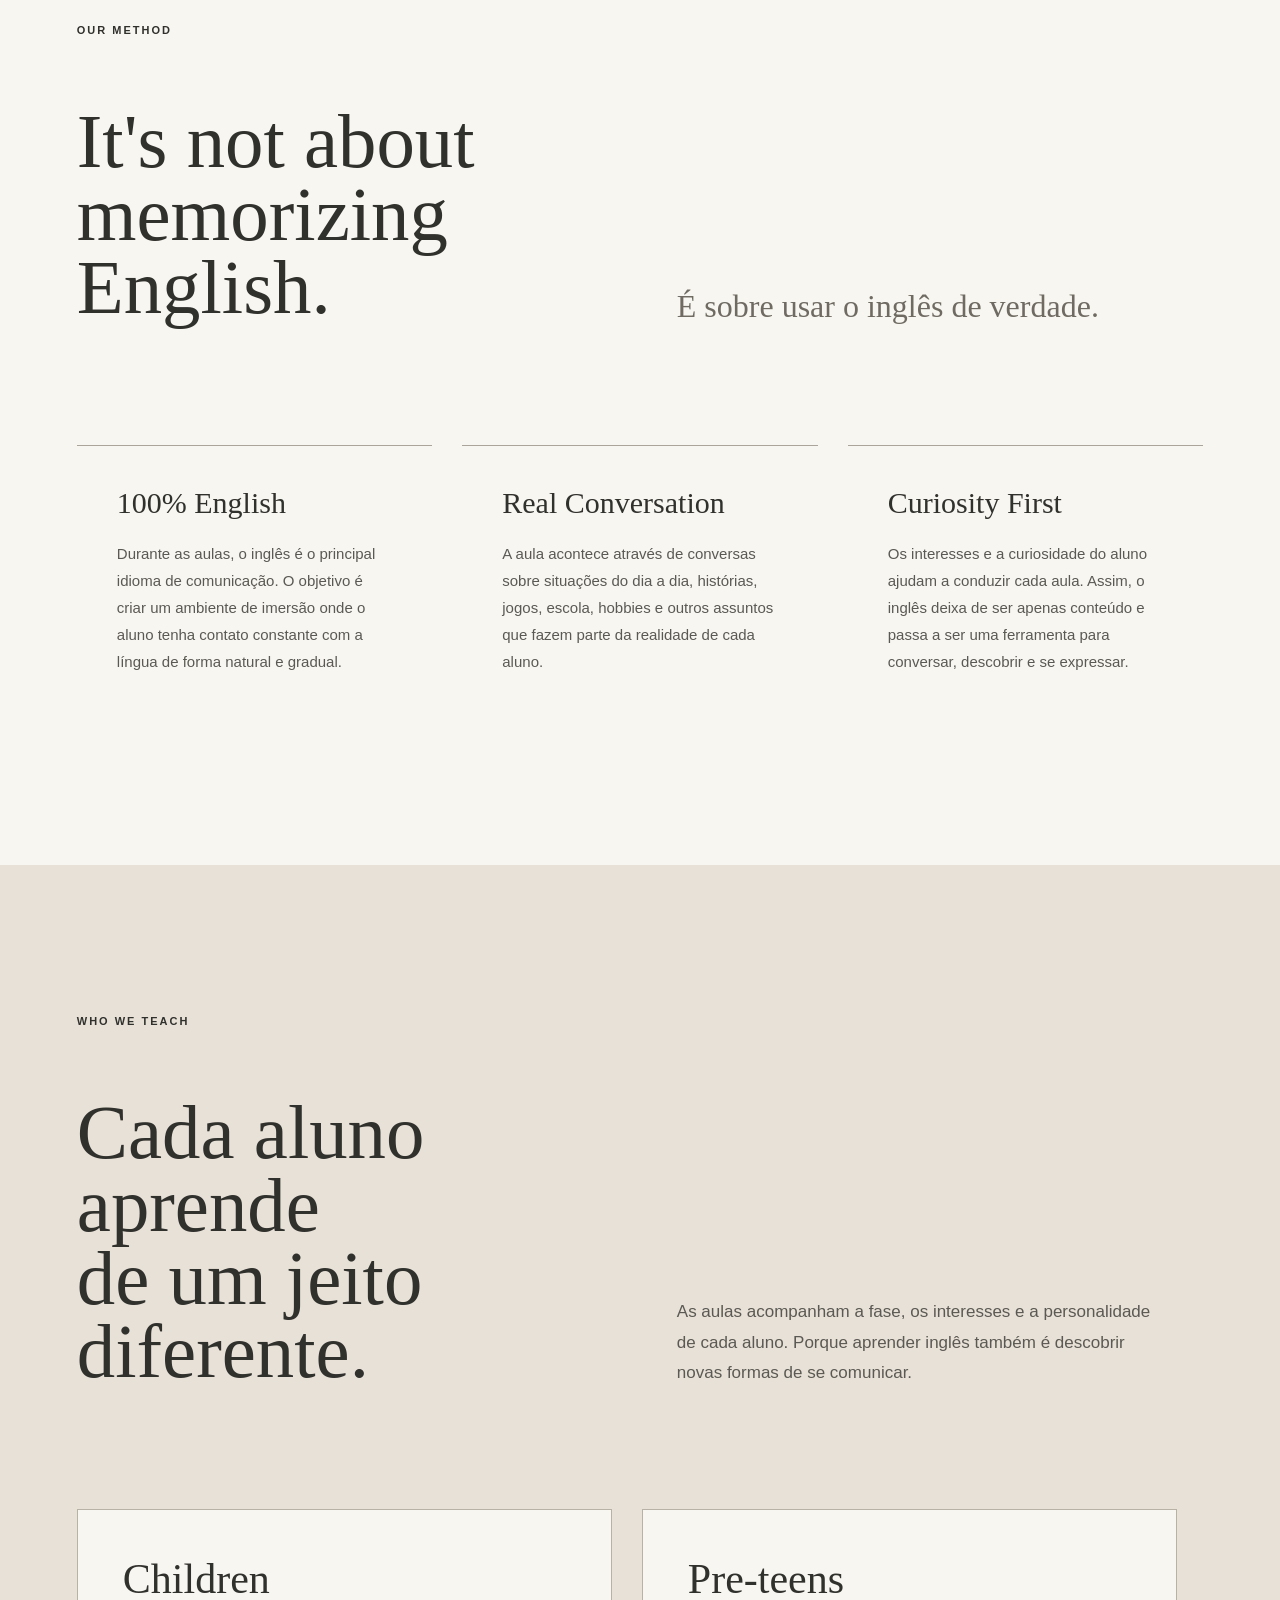
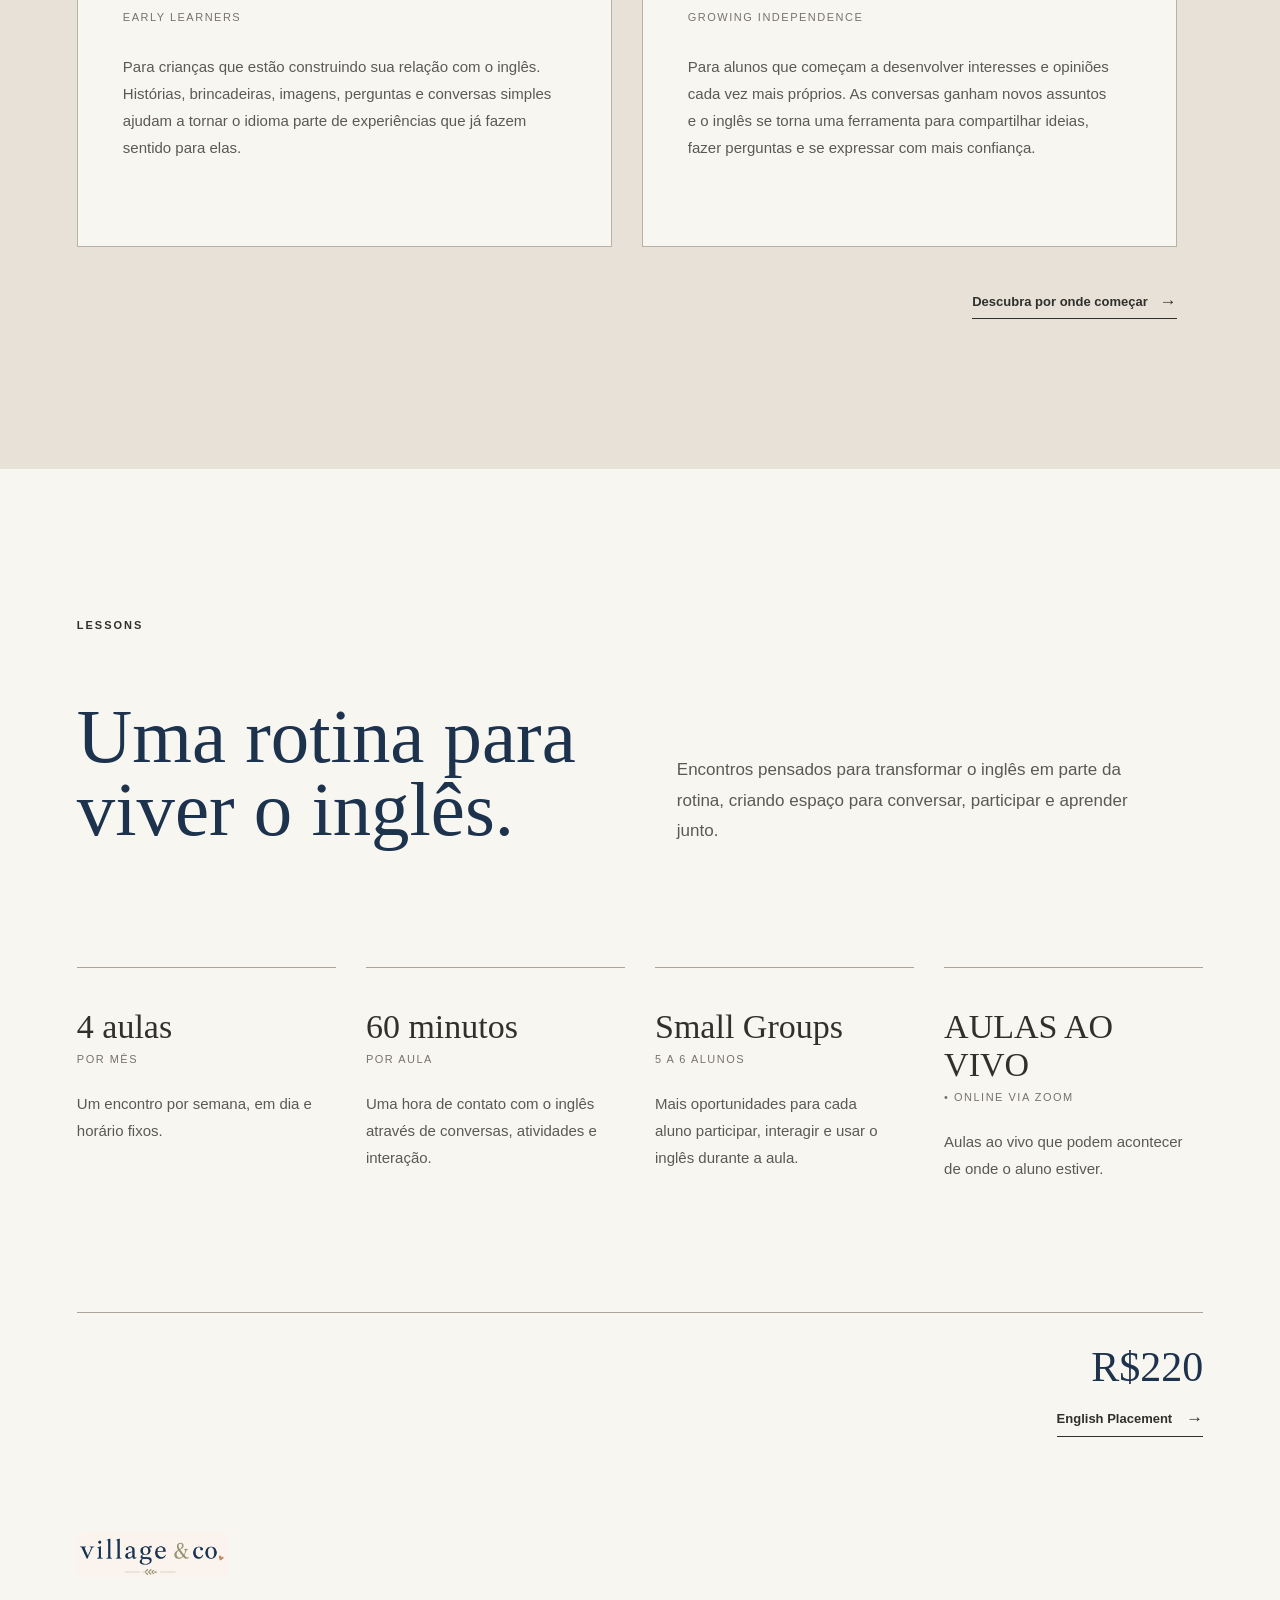
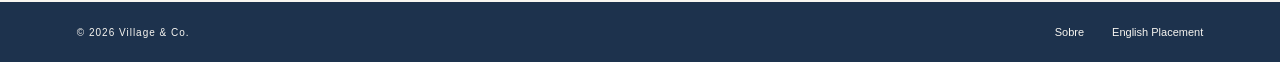
==== commit e065f425: "little changes for visual" ====
--- a/index.html
+++ b/index.html
@@ -163,10 +163,6 @@
         <!-- Card 01 -->
         <article class="metodo-card">
 
-            <span class="metodo-number">
-                01
-            </span>
-
             <h3>
                 100% English
             </h3>
@@ -182,10 +178,6 @@
         <!-- Card 02 -->
         <article class="metodo-card">
 
-            <span class="metodo-number">
-                02
-            </span>
-
             <h3>
                 Real Conversation
             </h3>
@@ -200,10 +192,6 @@
 
         <!-- Card 03 -->
         <article class="metodo-card">
-
-            <span class="metodo-number">
-                03
-            </span>
 
             <h3>
                 Curiosity First
@@ -249,10 +237,6 @@
         <!-- Children -->
         <article class="publico-card">
 
-            <span class="publico-number">
-                01
-            </span>
-
             <h3>
                 Children
             </h3>
@@ -273,10 +257,6 @@
 
         <!-- Pre-teens -->
         <article class="publico-card">
-
-            <span class="publico-number">
-                02
-            </span>
 
             <h3>
                 Pre-teens
@@ -421,7 +401,7 @@
             </p>
 
             <a href="level-test.html" class="lesson-link">
-                Teste o seu inglês
+                English Placement
                 <span>→</span>
             </a>
 
@@ -460,8 +440,7 @@
 
         <nav class="footer-links">
             <a href="about.html">Sobre</a>
-            <a href="level-test.html">Teste de nível</a>
-            <a href="#student-login">Portal do Aluno</a>
+            <a href="level-test.html">English Placement</a>
         </nav>
 
     </div>
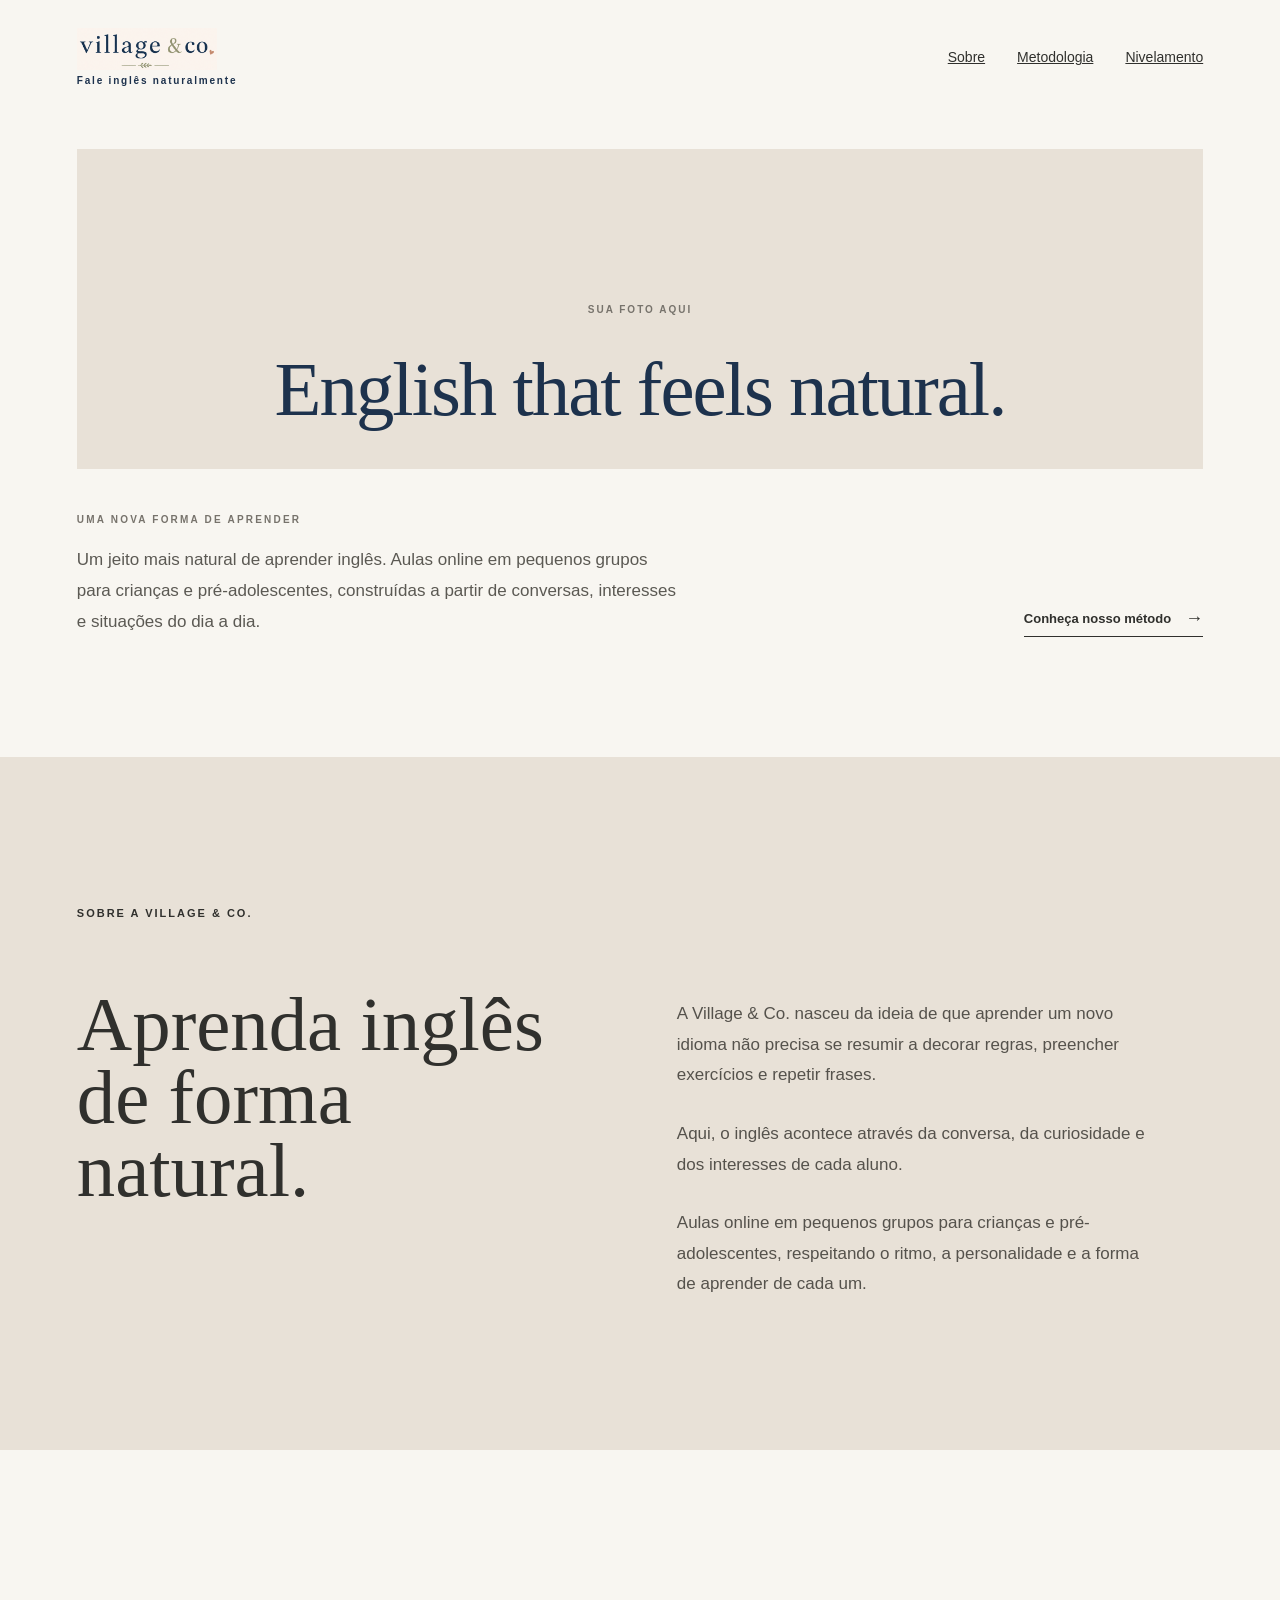
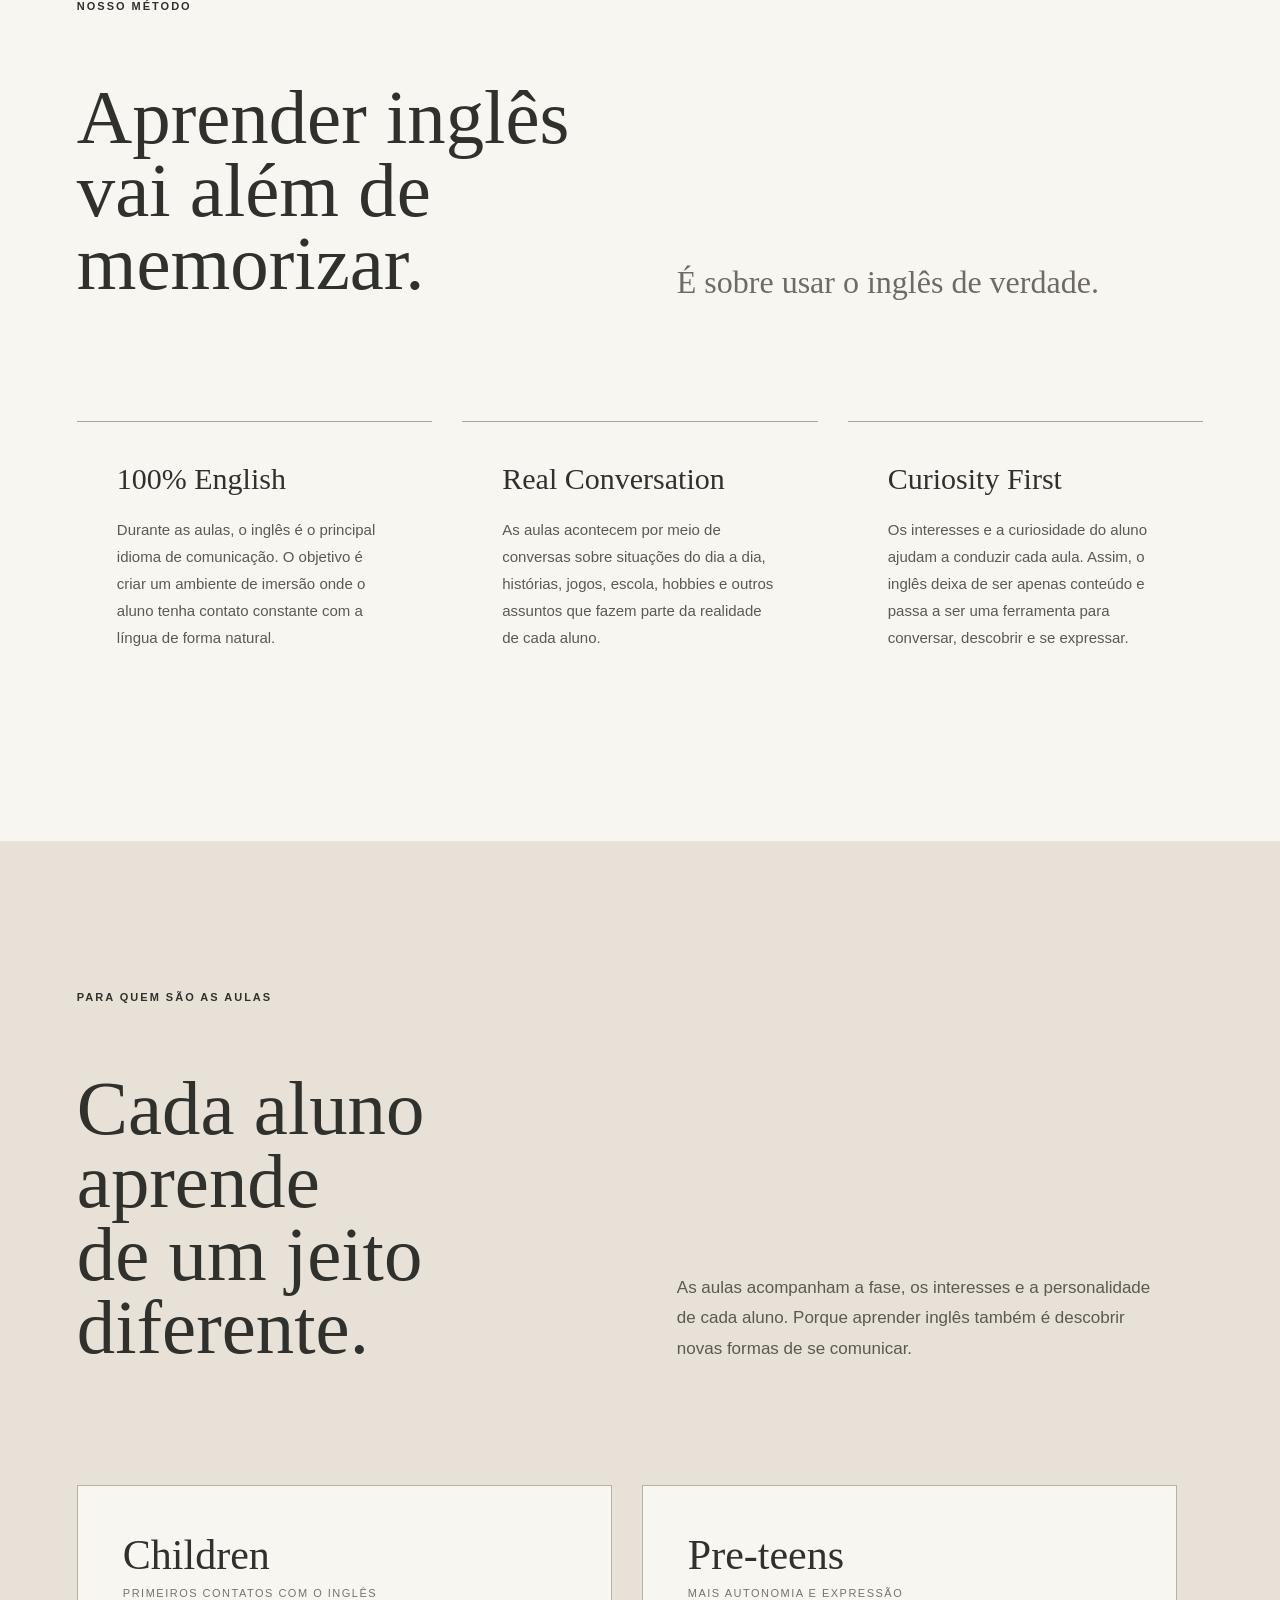
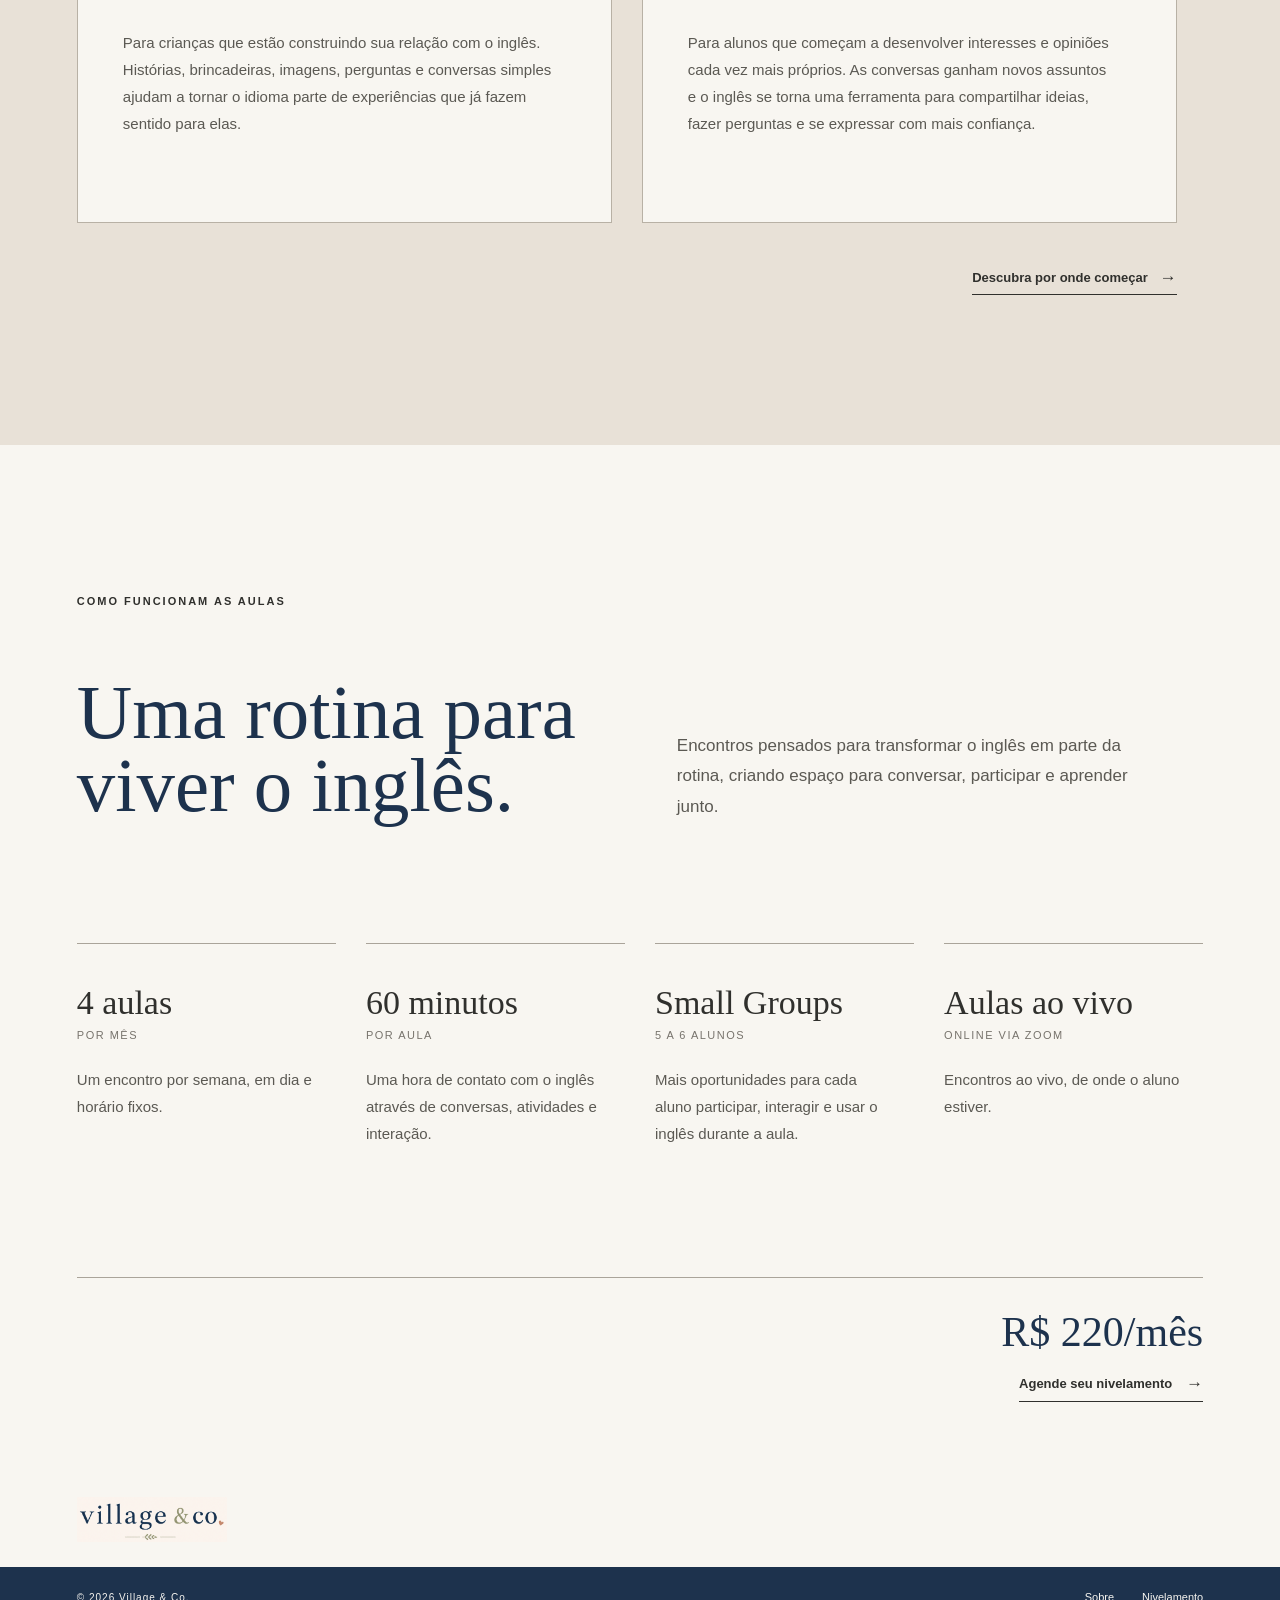
==== commit d172f32b: "Finalize homepage content and responsive layout" ====
--- a/index.html
+++ b/index.html
@@ -30,20 +30,18 @@
 
 </div>
 
-          <span href="#" class="sub-logo">
-            ENGLISH FOR CHILDREN & PRE-TEENS
+          <span class="sub-logo">
+            Fale inglês naturalmente
           </span>
         </div> 
 
         <nav class="nav-links">
 
-            <a href="about.html">About</a>
-
-            <a href="#method">Method</a>
-
-            <a href="level-test.html">English Placement</a>
-
-            <a href="#student-login">Portal do Aluno</a>
+            <a href="about.html">Sobre</a>
+
+            <a href="#method">Metodologia</a>
+
+            <a href="level-test.html">Nivelamento</a>
 
         </nav>
 
@@ -77,13 +75,13 @@
         <div>
 
             <p class="hero-label">
-                A DIFFERENT WAY TO LEARN
+                UMA NOVA FORMA DE APRENDER
             </p>
 
             <p class="hero-description">
                 Um jeito mais natural de aprender inglês.
                 Aulas online em pequenos grupos para crianças e
-                pré-adolescentes, construídas através de conversas,
+                pré-adolescentes, construídas a partir de conversas,
                 interesses e situações do dia a dia.
             </p>
 
@@ -128,7 +126,7 @@
 
             <p>
                 Aulas online em pequenos grupos para crianças e
-                pré-adolescentes respeitando o ritmo, a personalidade
+                pré-adolescentes, respeitando o ritmo, a personalidade
                 e a forma de aprender de cada um.
             </p>
 
@@ -142,14 +140,14 @@
 <section class="metodo" id="method">
 
     <div class="metodo-label">
-        OUR METHOD
+        NOSSO MÉTODO
     </div>
 
     <div class="metodo-intro">
 
         <h2>
-            It's not about<br>
-            memorizing English.
+            Aprender inglês <br>
+            vai além de memorizar.
         </h2>
 
         <p>
@@ -170,7 +168,7 @@
             <p>
                 Durante as aulas, o inglês é o principal idioma de comunicação.
                 O objetivo é criar um ambiente de imersão onde o aluno tenha
-                contato constante com a língua de forma natural e gradual.
+                contato constante com a língua de forma natural.
             </p>
 
         </article>
@@ -183,7 +181,7 @@
             </h3>
 
             <p>
-                A aula acontece através de conversas sobre situações do dia a dia,
+                As aulas acontecem por meio de conversas sobre situações do dia a dia,
                 histórias, jogos, escola, hobbies e outros assuntos que fazem
                 parte da realidade de cada aluno.
             </p>
@@ -213,7 +211,7 @@
 <section class="publico">
 
     <div class="publico-label">
-        WHO WE TEACH
+        PARA QUEM SÃO AS AULAS
     </div>
 
     <div class="publico-intro">
@@ -242,7 +240,7 @@
             </h3>
 
             <p class="publico-age">
-                EARLY LEARNERS
+                PRIMEIROS CONTATOS COM O INGLÊS
             </p>
 
             <p>
@@ -263,7 +261,7 @@
             </h3>
 
             <p class="publico-age">
-                GROWING INDEPENDENCE
+                MAIS AUTONOMIA E EXPRESSÃO
             </p>
 
             <p>
@@ -278,7 +276,7 @@
     </div>
 
 
-    <!-- Level Test CTA -->
+    <!-- English Placement CTA -->
     <div class="publico-cta">
 
         <a href="level-test.html" class="publico-link">
@@ -294,7 +292,7 @@
 <section class="lessons" id="lessons">
 
     <div class="lessons-label">
-        LESSONS
+        COMO FUNCIONAM AS AULAS
     </div>
 
     <div class="lessons-intro">
@@ -375,16 +373,15 @@
         <div class="lesson-detail">
 
             <h3>
-                AULAS AO VIVO 
+                Aulas ao vivo 
             </h3>
 
             <p class="lesson-highlight">
-                • ONLINE VIA ZOOM
-            </p>
-
-            <p>
-                Aulas ao vivo que podem acontecer de onde
-                o aluno estiver.
+                ONLINE VIA ZOOM
+            </p>
+
+            <p>
+                Encontros ao vivo, de onde o aluno estiver.
             </p>
 
         </div>
@@ -397,12 +394,11 @@
         <div class="price-content">
 
             <p class="price">
-                R$220
+                R$ 220/mês
             </p>
 
             <a href="level-test.html" class="lesson-link">
-                English Placement
-                <span>→</span>
+                Agende seu nivelamento <span>→</span>
             </a>
 
         </div>
@@ -440,7 +436,7 @@
 
         <nav class="footer-links">
             <a href="about.html">Sobre</a>
-            <a href="level-test.html">English Placement</a>
+            <a href="level-test.html">Nivelamento</a>
         </nav>
 
     </div>
--- a/style.css
+++ b/style.css
@@ -36,7 +36,7 @@
 
 
 .mini-logo {
-    width: 220px;
+    width: 140px;
     height: auto;
 
     display: block;
@@ -821,4 +821,280 @@
 
 .footer-links a:hover {
     opacity: 0.65;
+}
+
+/* ==============================
+   RESPONSIVE / MOBILE
+================================= */
+
+@media (max-width: 900px) {
+
+    /* NAVIGATION */
+
+    .navbar {
+        padding: 18px 5%;
+        flex-direction: column;
+        align-items: flex-start;
+        gap: 20px;
+    }
+
+    .mini-logo {
+        width: 170px;
+    }
+
+    .nav-links {
+        width: 100%;
+
+        display: flex;
+        flex-wrap: wrap;
+
+        gap: 18px;
+    }
+
+
+    /* HERO */
+
+    .corpo {
+        padding: 25px 5% 80px;
+    }
+
+    .hero-cover {
+        height: 240px;
+    }
+
+    .hero-cover-title {
+        bottom: 25px;
+
+        padding: 0 20px;
+
+        font-size: clamp(34px, 8vw, 58px);
+
+        white-space: normal;
+
+        line-height: 1;
+    }
+
+    .hero-info {
+        margin-top: 35px;
+
+        flex-direction: column;
+
+        align-items: flex-start;
+
+        gap: 30px;
+    }
+
+    .hero-description {
+        max-width: 100%;
+    }
+
+
+    /* PHILOSOPHY */
+
+    .philosophy {
+        padding: 90px 5%;
+    }
+
+    .philosophy-label {
+        margin-bottom: 45px;
+    }
+
+    .philosophy-content {
+        grid-template-columns: 1fr;
+
+        gap: 45px;
+    }
+
+    .philosophy h2 {
+        font-size: clamp(42px, 10vw, 64px);
+    }
+
+
+    /* METHOD */
+
+    .metodo {
+        padding: 90px 5%;
+    }
+
+    .metodo-label {
+        margin-bottom: 45px;
+    }
+
+    .metodo-intro {
+        grid-template-columns: 1fr;
+
+        gap: 35px;
+
+        margin-bottom: 70px;
+    }
+
+    .metodo-intro h2 {
+        font-size: clamp(42px, 10vw, 64px);
+    }
+
+    .metodo-intro p {
+        font-size: 25px;
+    }
+
+    .metodo-cards {
+        grid-template-columns: 1fr;
+
+        gap: 10px;
+    }
+
+    .metodo-card {
+        padding: 35px 0;
+    }
+
+
+    /* WHO WE TEACH */
+
+    .publico {
+        padding: 90px 5%;
+    }
+
+    .publico-label {
+        margin-bottom: 45px;
+    }
+
+    .publico-intro {
+        grid-template-columns: 1fr;
+
+        gap: 35px;
+
+        margin-bottom: 70px;
+    }
+
+    .publico-intro h2 {
+        font-size: clamp(42px, 10vw, 64px);
+    }
+
+    .publico-cards {
+        grid-template-columns: 1fr;
+
+        gap: 20px;
+    }
+
+    .publico-card {
+        padding: 35px;
+    }
+
+    .publico-card h3 {
+        font-size: 36px;
+    }
+
+    .publico-cta {
+        justify-content: flex-start;
+
+        margin-top: 35px;
+    }
+
+
+    /* LESSONS */
+
+    .lessons {
+        padding: 90px 5% 60px;
+    }
+
+    .lessons-label {
+        margin-bottom: 45px;
+    }
+
+    .lessons-intro {
+        grid-template-columns: 1fr;
+
+        gap: 35px;
+
+        margin-bottom: 70px;
+    }
+
+    .lessons-intro h2 {
+        font-size: clamp(42px, 10vw, 64px);
+    }
+
+    .lessons-details {
+        grid-template-columns: repeat(2, 1fr);
+
+        gap: 20px;
+    }
+
+    .lesson-detail {
+        padding: 30px 10px 30px 0;
+    }
+
+    .lesson-detail h3 {
+        font-size: 28px;
+    }
+
+    .lessons-price {
+        margin-top: 60px;
+    }
+
+
+    /* FOOTER */
+
+    .footer-logo-area {
+        padding: 30px 5% 20px;
+    }
+
+    .footer-bar {
+        padding: 16px 5%;
+
+        flex-direction: column;
+
+        align-items: flex-start;
+
+        gap: 14px;
+    }
+
+    .footer-links {
+        gap: 18px;
+    }
+
+}
+
+@media (max-width: 600px) {
+
+    .nav-links {
+        gap: 14px;
+    }
+
+    .nav-links a {
+        font-size: 13px;
+    }
+
+
+    /* HERO */
+
+    .hero-cover {
+        height: 190px;
+    }
+
+    .hero-cover-title {
+        font-size: clamp(30px, 9vw, 44px);
+    }
+
+
+    /* LESSON CARDS */
+
+    .lessons-details {
+        grid-template-columns: 1fr;
+    }
+
+
+    /* PRICE */
+
+    .price {
+        font-size: 36px;
+    }
+
+
+    /* FOOTER */
+
+    .footer-links {
+        flex-direction: column;
+
+        gap: 8px;
+    }
+
 }
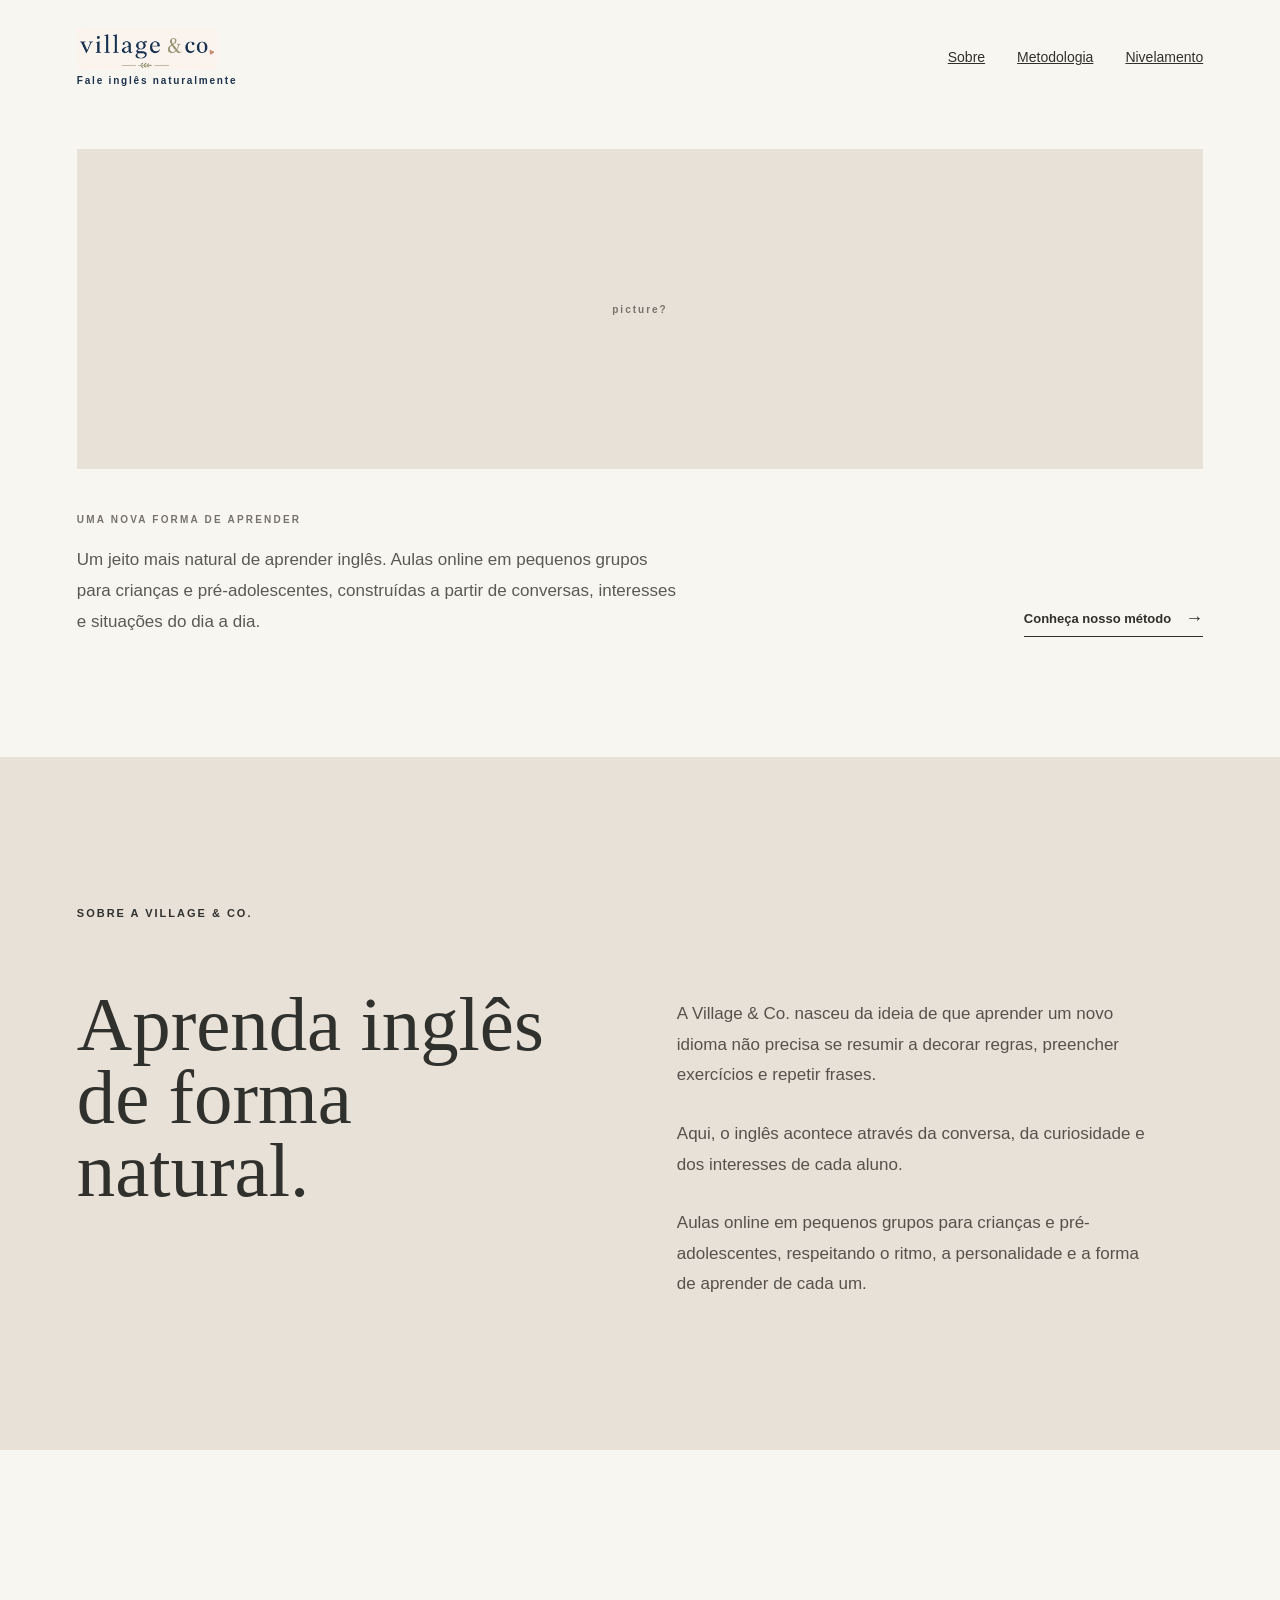
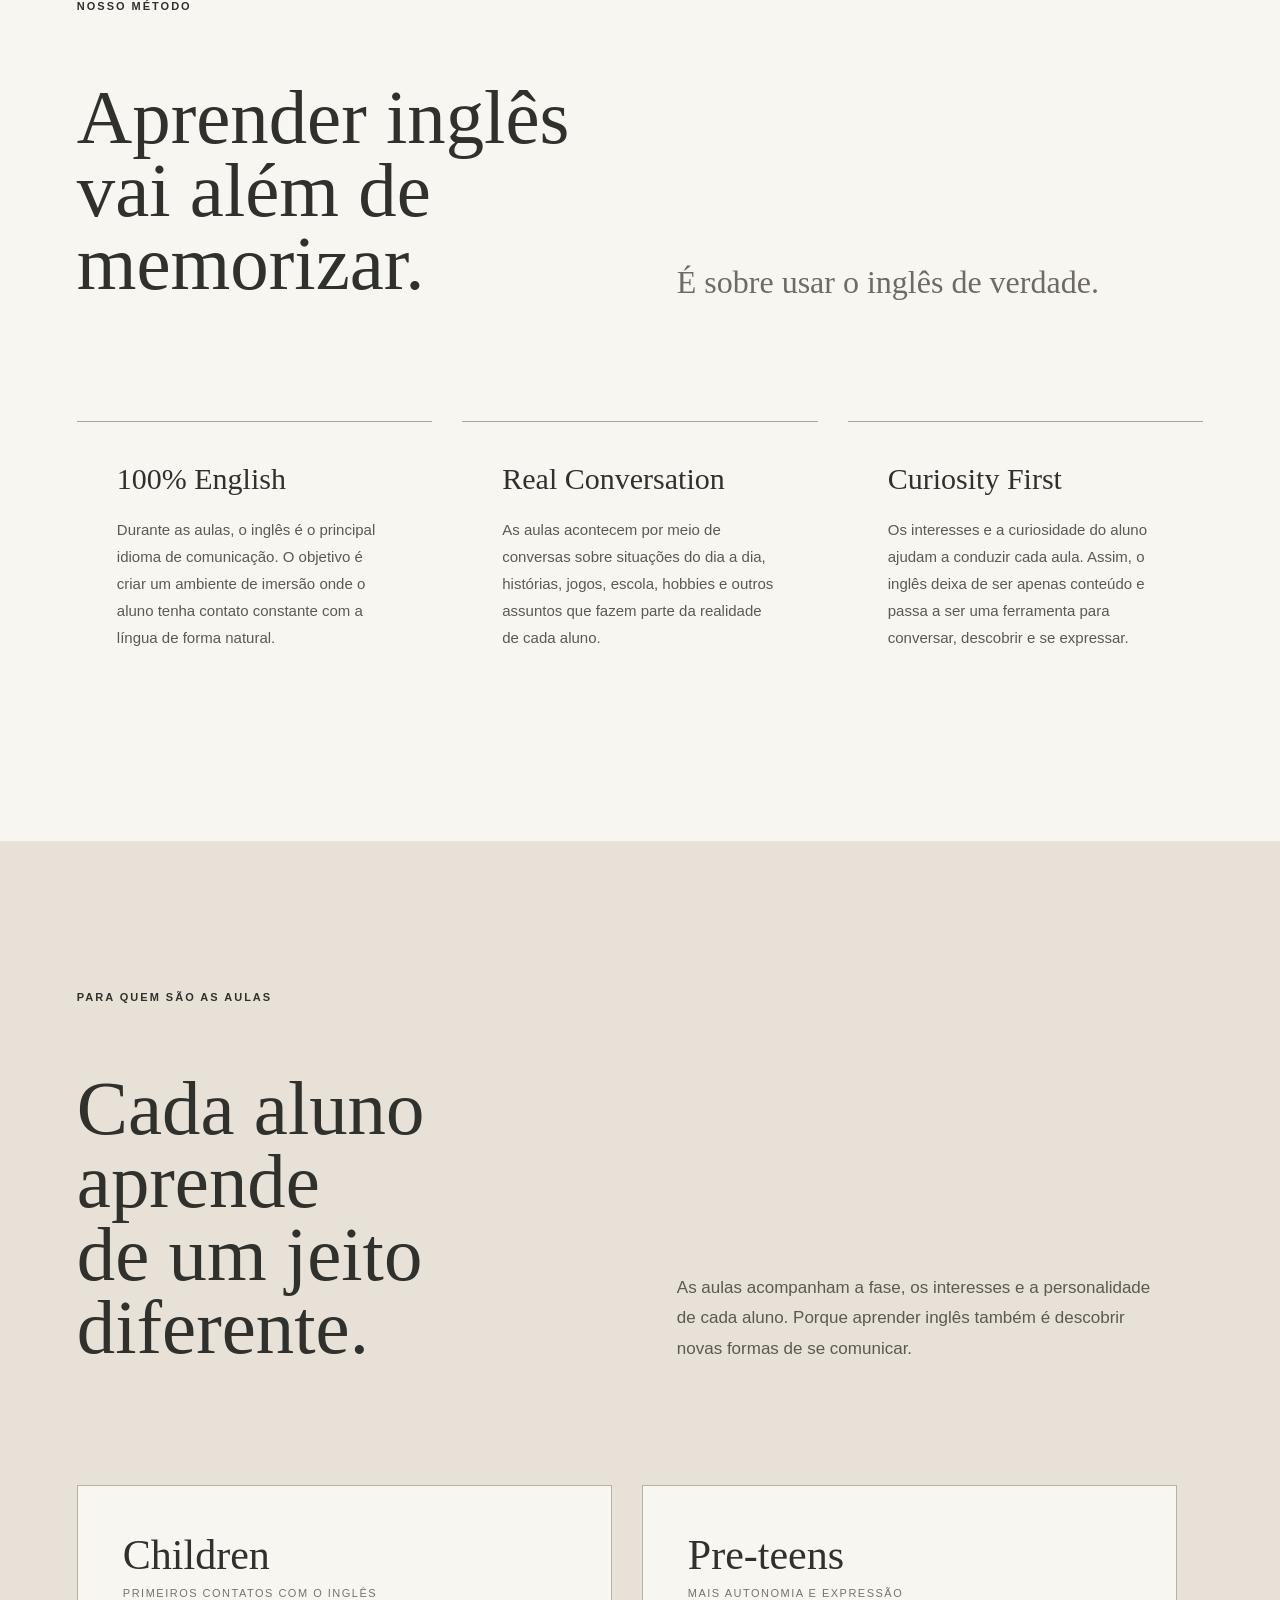
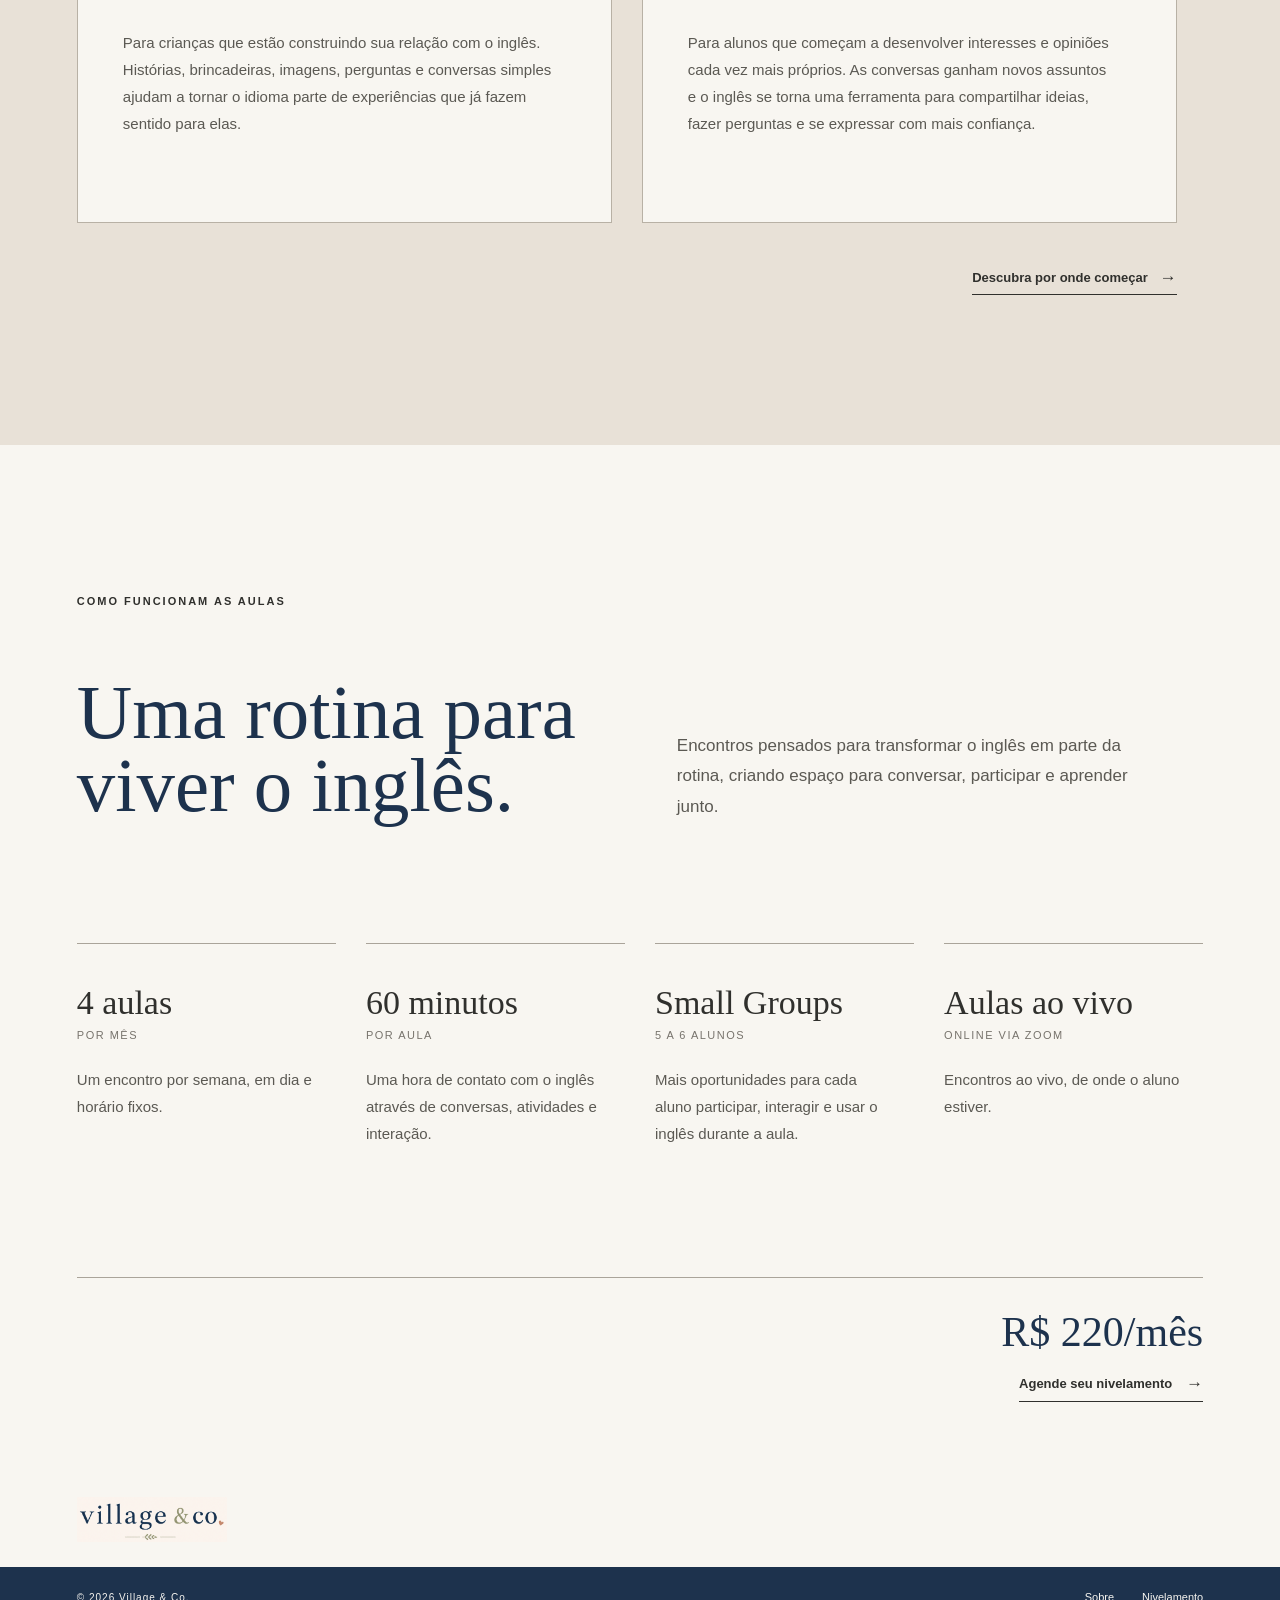
==== commit 24b46f99: "feat: add booking management and cancellation flow" ====
--- a/index.html
+++ b/index.html
@@ -59,12 +59,12 @@
     <div class="hero-cover">
 
         <div class="hero-placeholder">
-            SUA FOTO AQUI
-        </div>
-
-        <h1 class="hero-cover-title">
+            picture?
+        </div>
+
+        <!-- <h1 class="hero-cover-title">
             English that feels natural.
-        </h1>
+        </h1> -->
 
     </div>
 
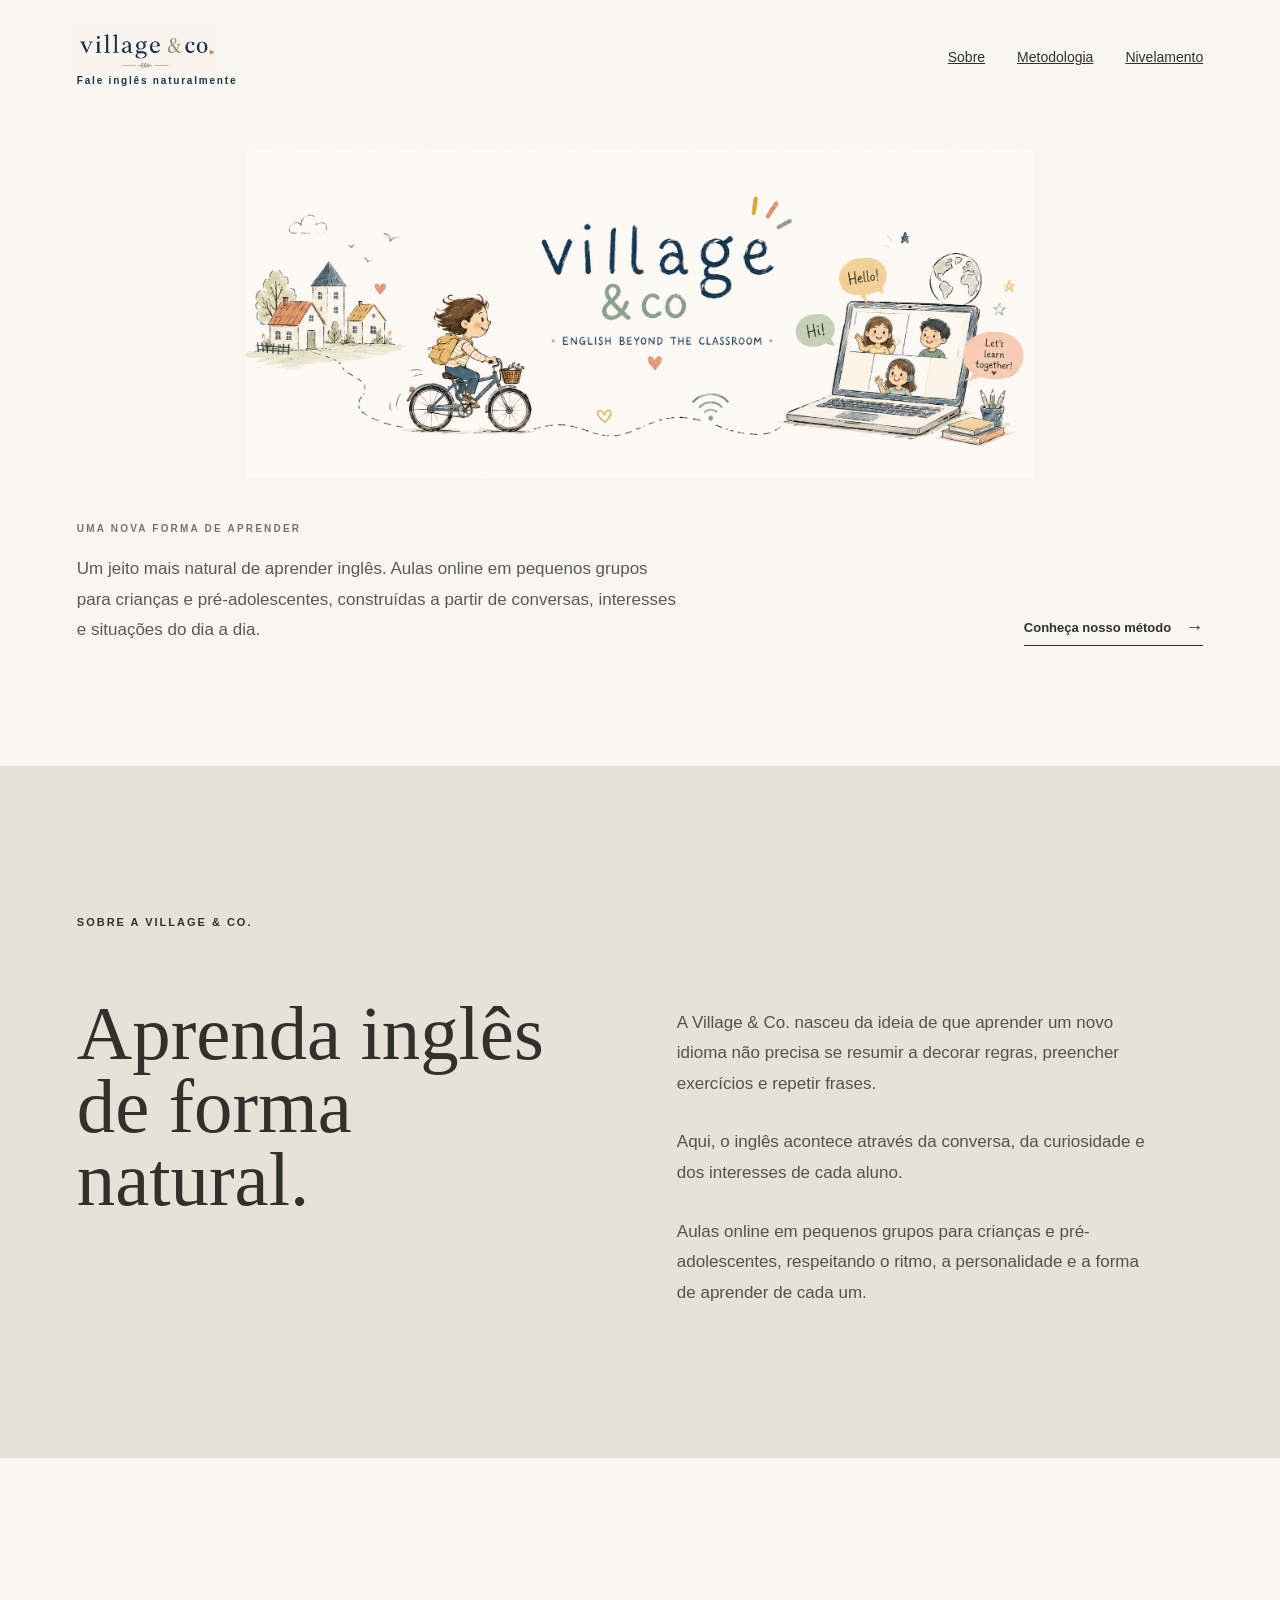
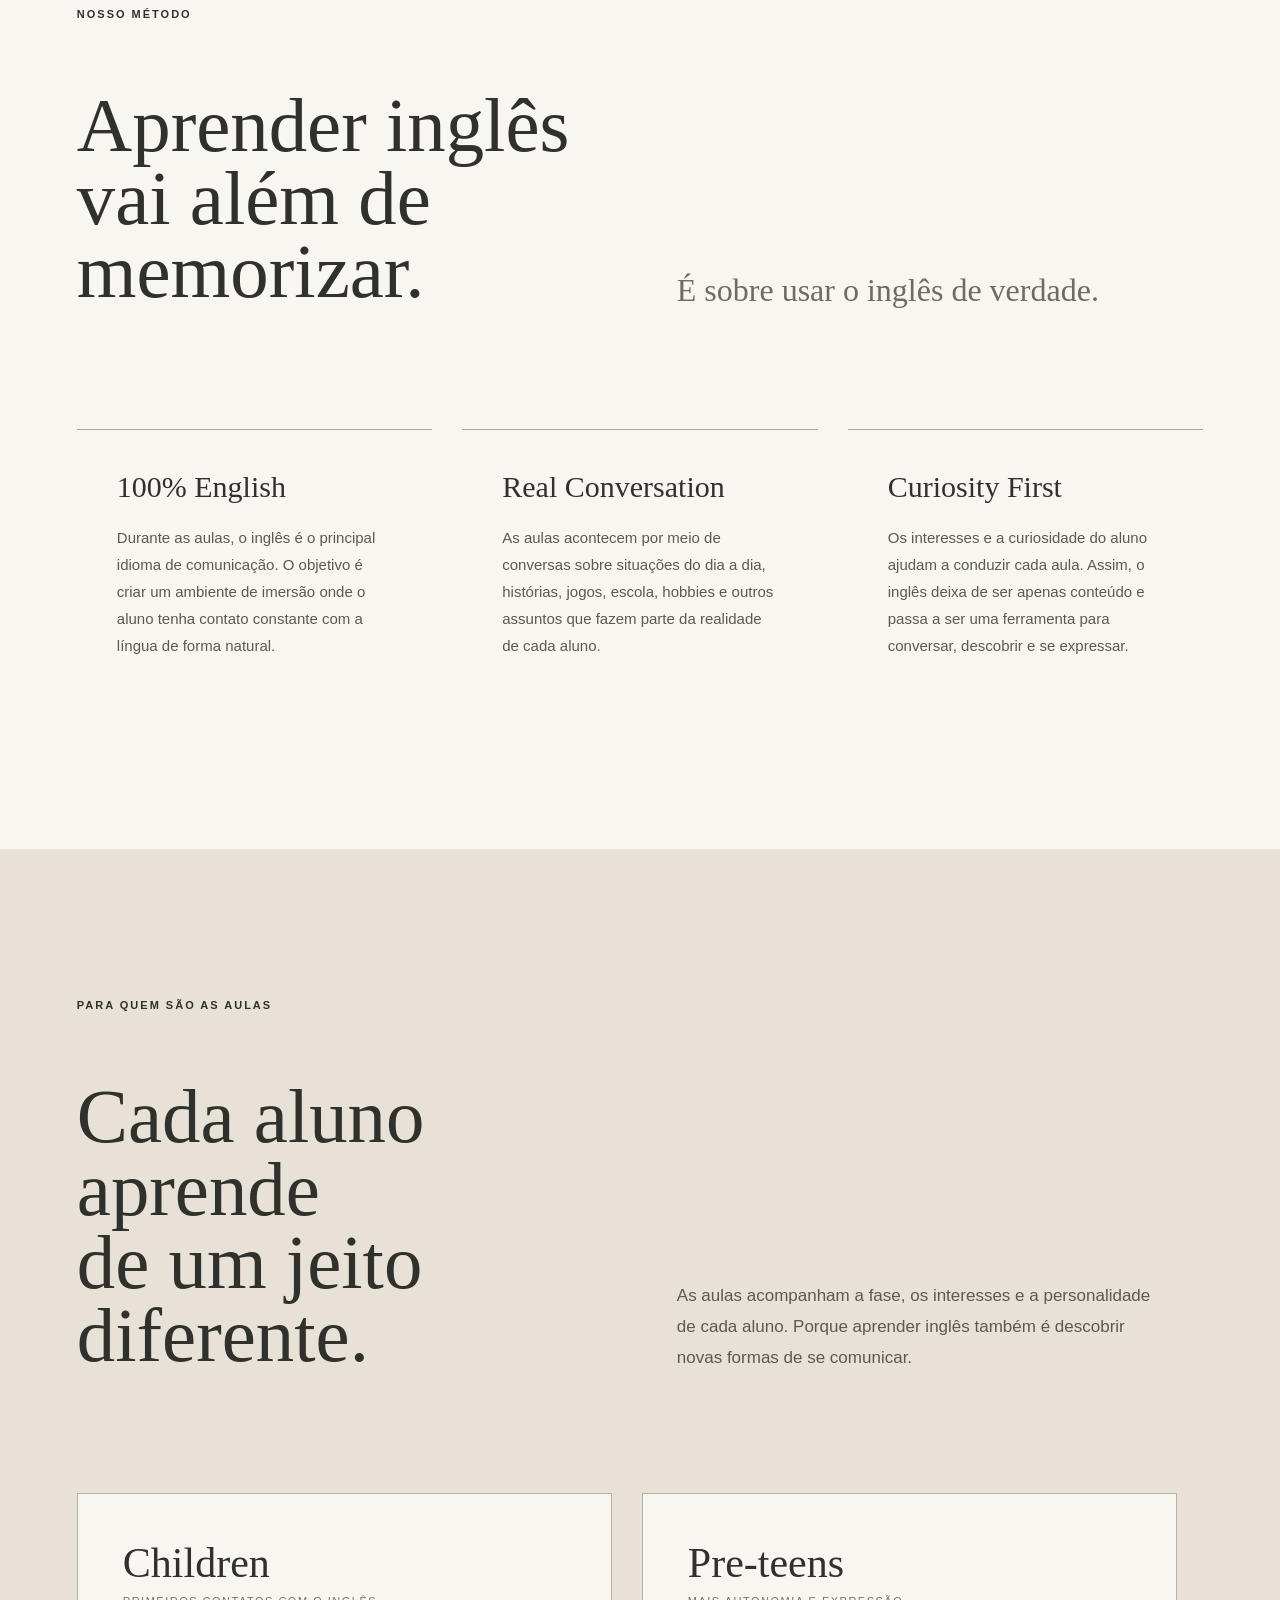
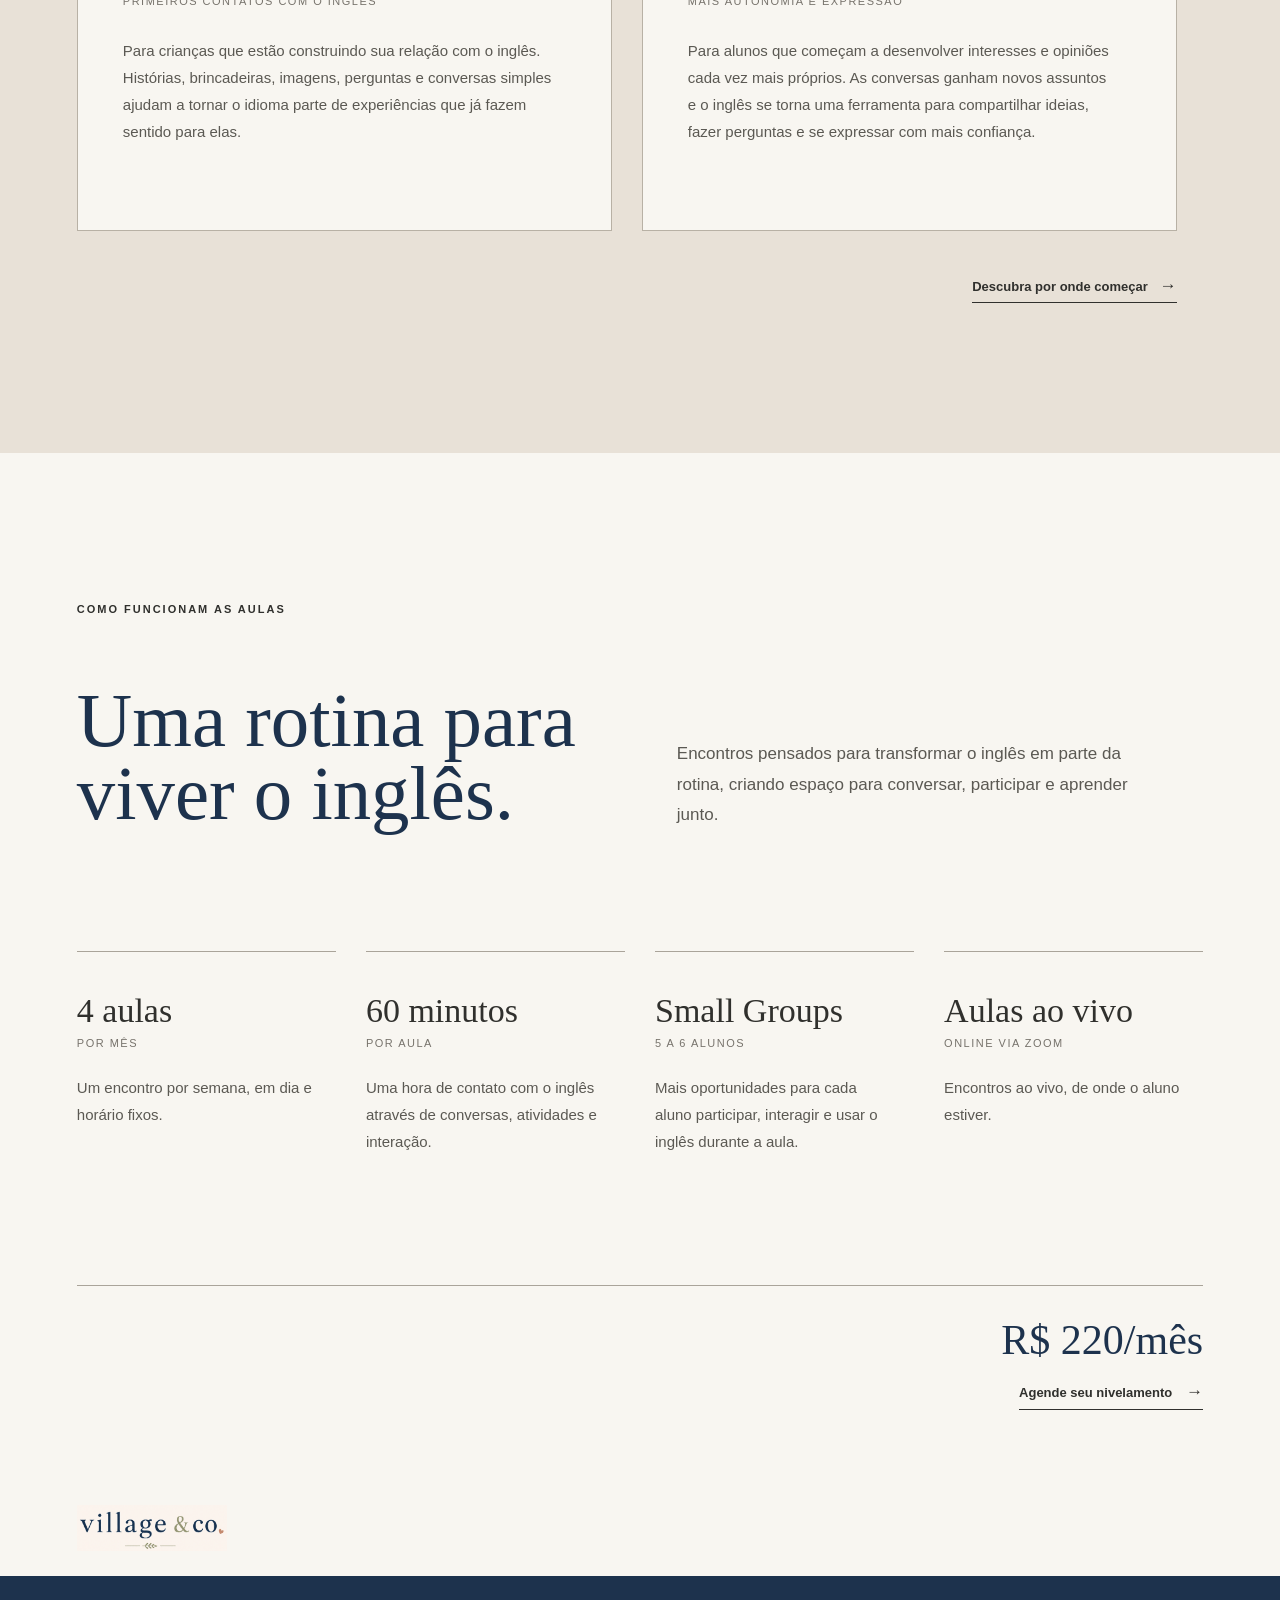
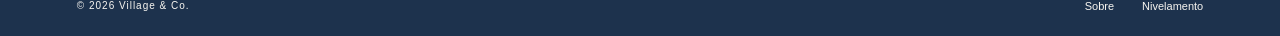
==== commit 56830e69: "finale put a home picture" ====
--- a/index.html
+++ b/index.html
@@ -59,7 +59,7 @@
     <div class="hero-cover">
 
         <div class="hero-placeholder">
-            picture?
+            <img src="images/IMG_4526.PNG">
         </div>
 
         <!-- <h1 class="hero-cover-title">
--- a/style.css
+++ b/style.css
@@ -88,31 +88,23 @@
 
 .hero-cover {
     width: 100%;
-    height: clamp(220px, 25vw, 320px);
 
     position: relative;
-    overflow: hidden;
-
-    background-color: #e8e1d7;
-}
-
-
-/* Temporary photo placeholder */
+
+}
 
 .hero-placeholder {
     width: 100%;
-    height: 100%;
 
     display: flex;
     align-items: center;
     justify-content: center;
-
-    font-size: 10px;
-    font-weight: 600;
-
-    letter-spacing: 2px;
-
-    color: #77736c;
+}
+
+.hero-placeholder img {
+    width: 70%;
+    height: auto;
+    display: block;
 }
 
 
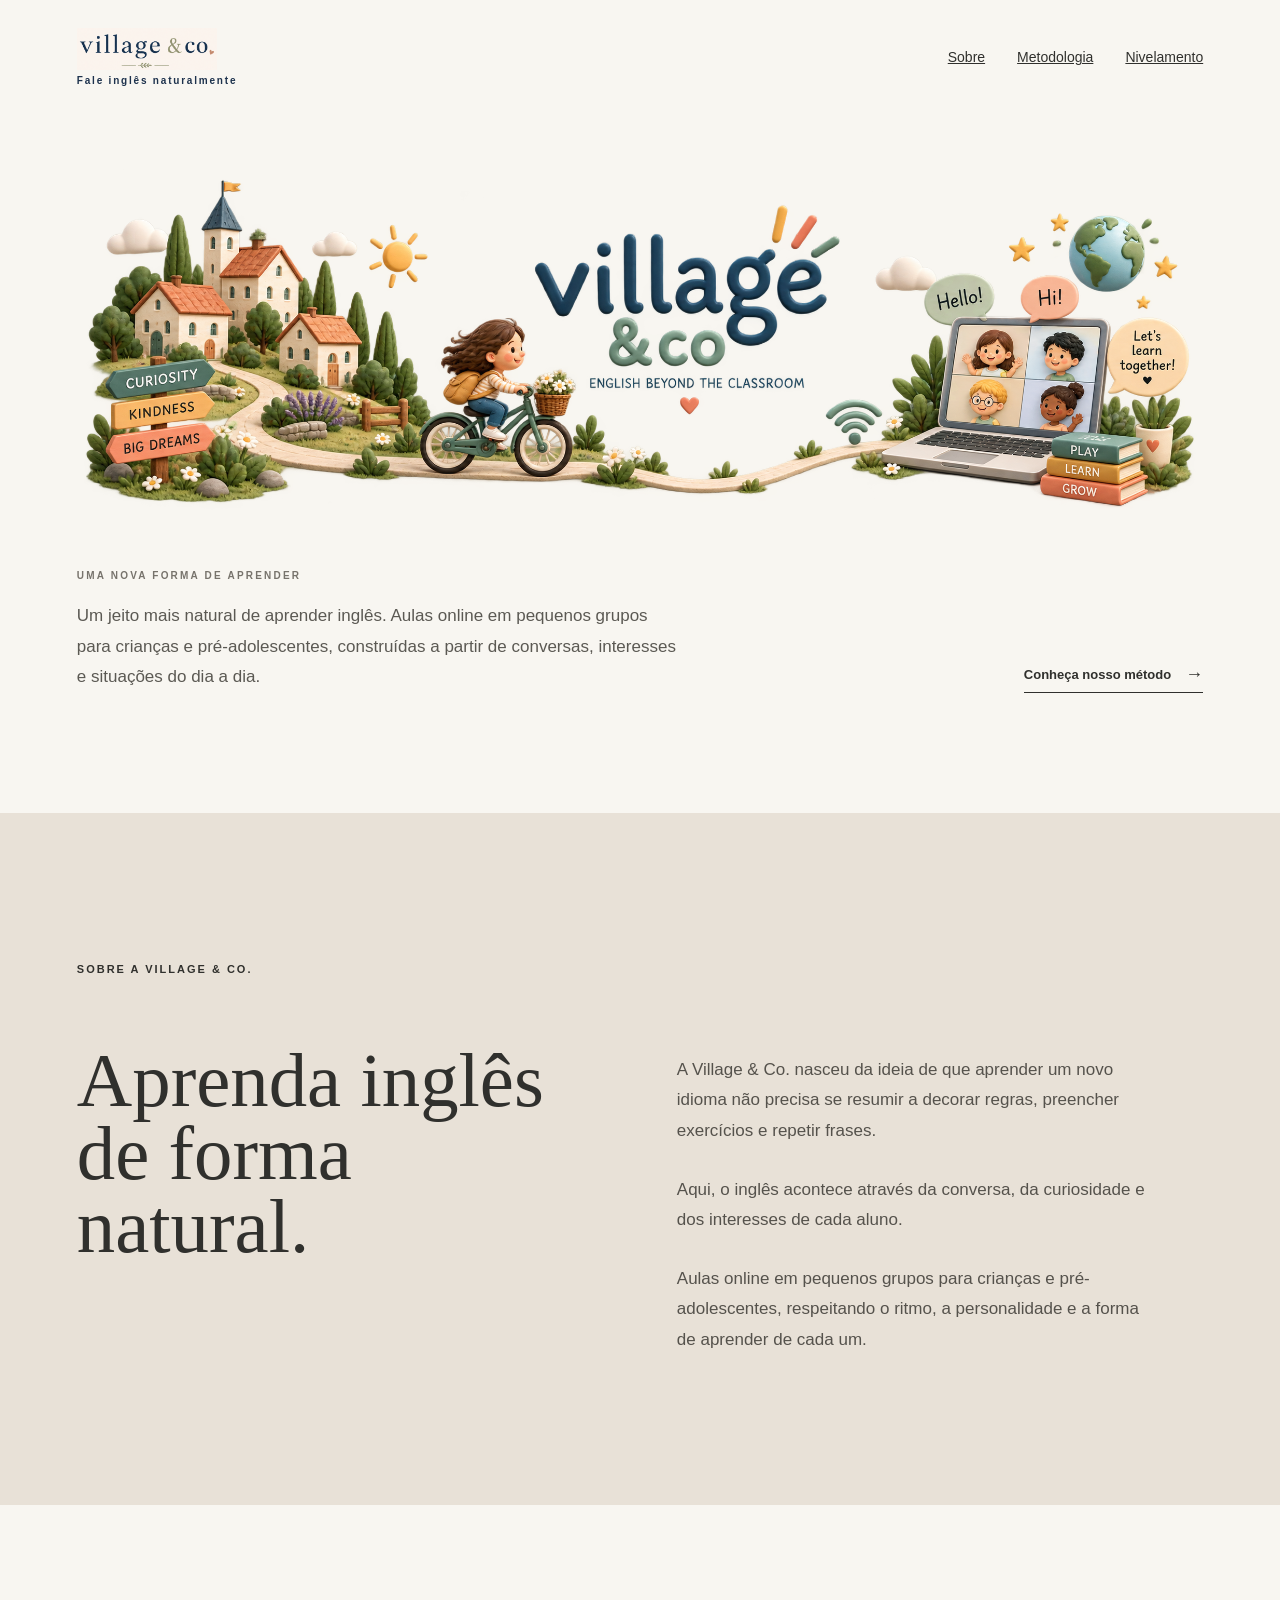
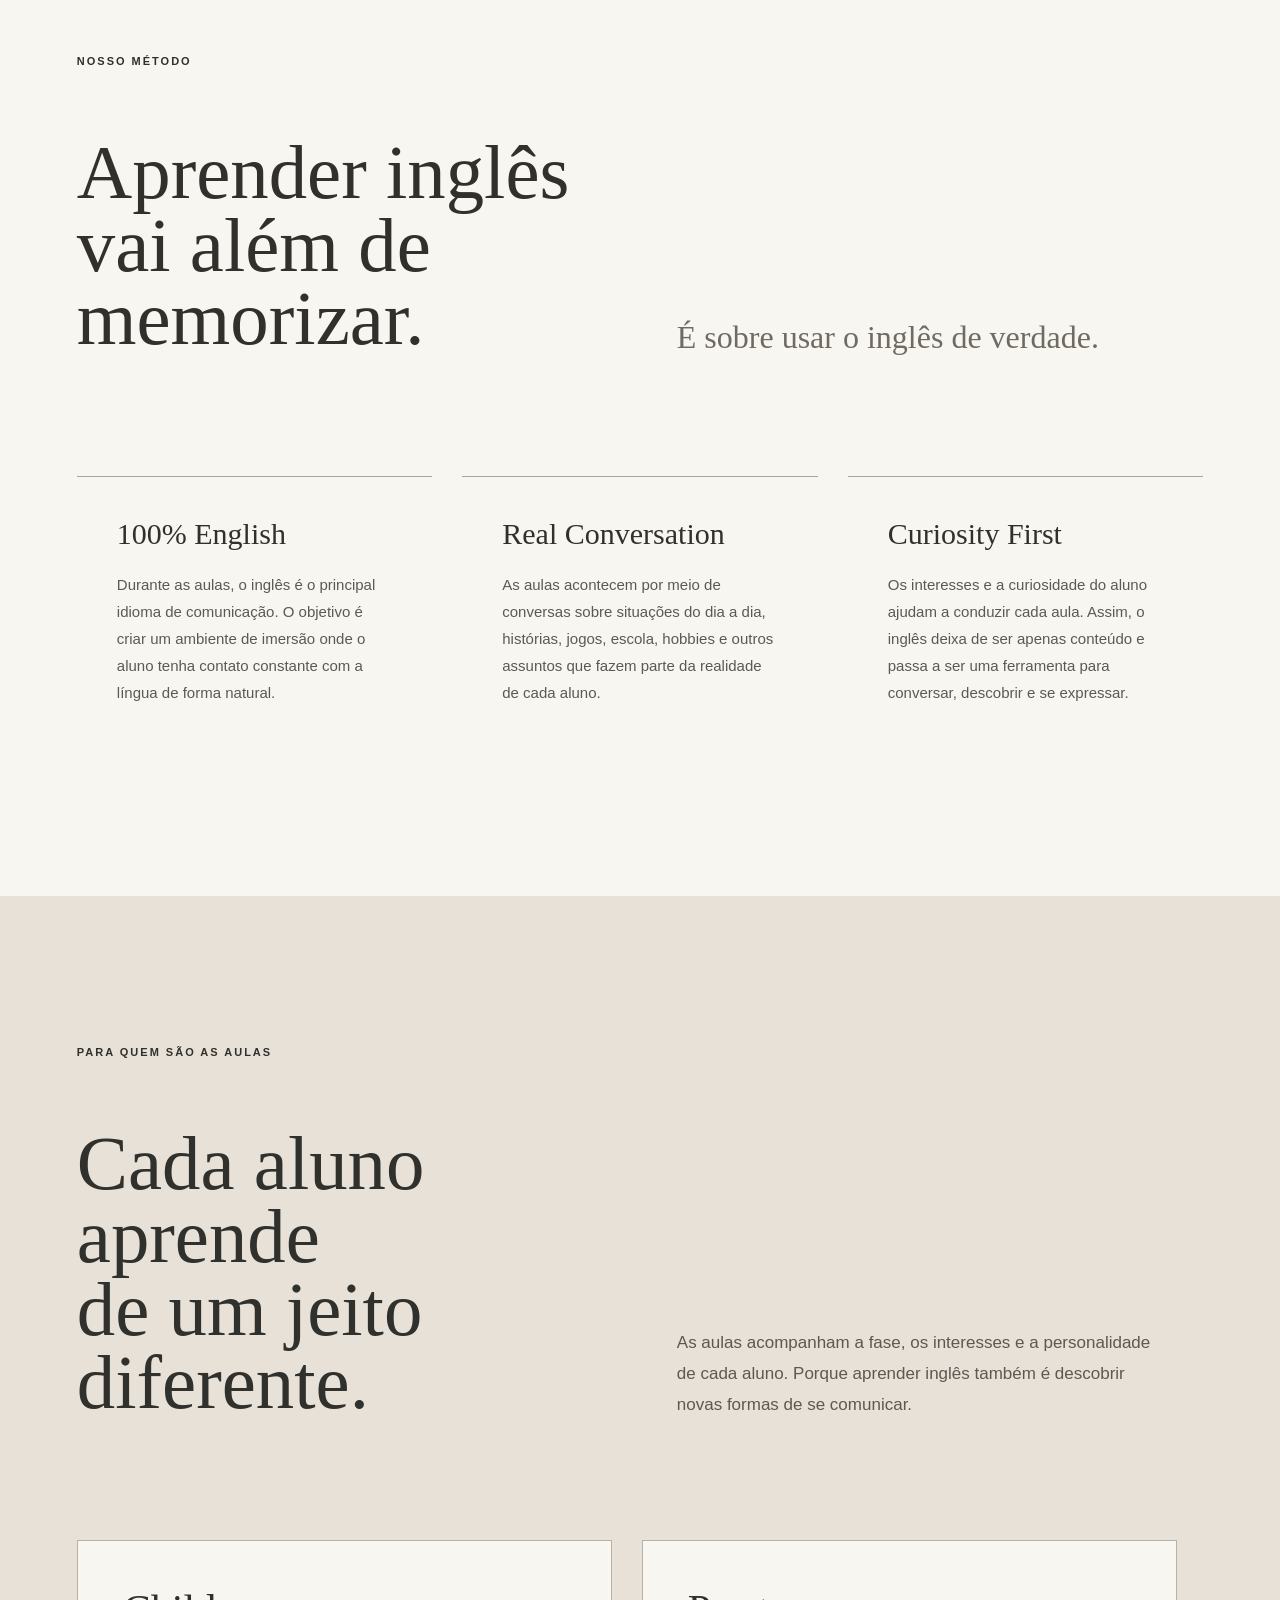
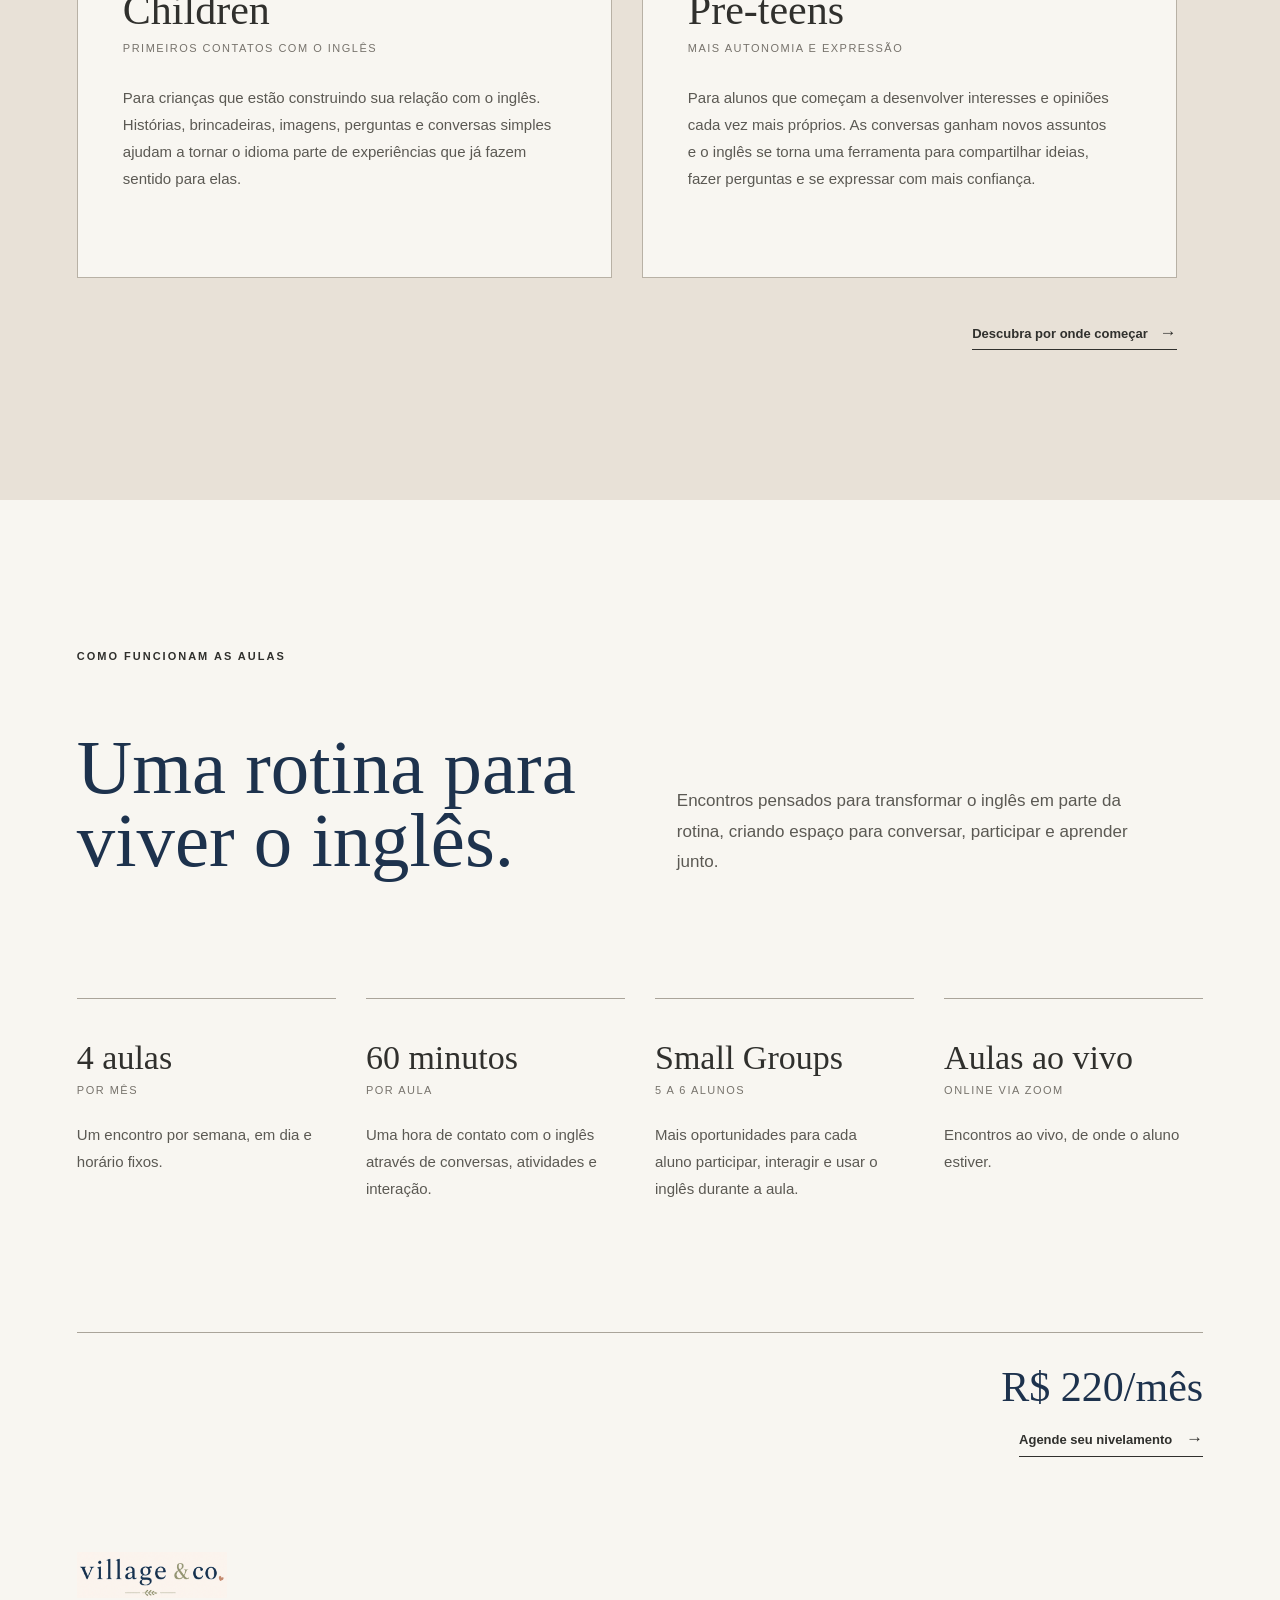
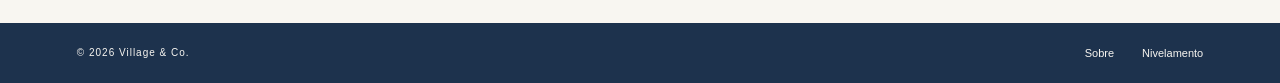
==== commit 65528818: "New uptaded cover" ====
--- a/index.html
+++ b/index.html
@@ -59,7 +59,7 @@
     <div class="hero-cover">
 
         <div class="hero-placeholder">
-            <img src="images/IMG_4526.PNG">
+            <img src="images/coverNew.PNG">
         </div>
 
         <!-- <h1 class="hero-cover-title">
--- a/style.css
+++ b/style.css
@@ -102,7 +102,7 @@
 }
 
 .hero-placeholder img {
-    width: 70%;
+    width: 100%;
     height: auto;
     display: block;
 }
